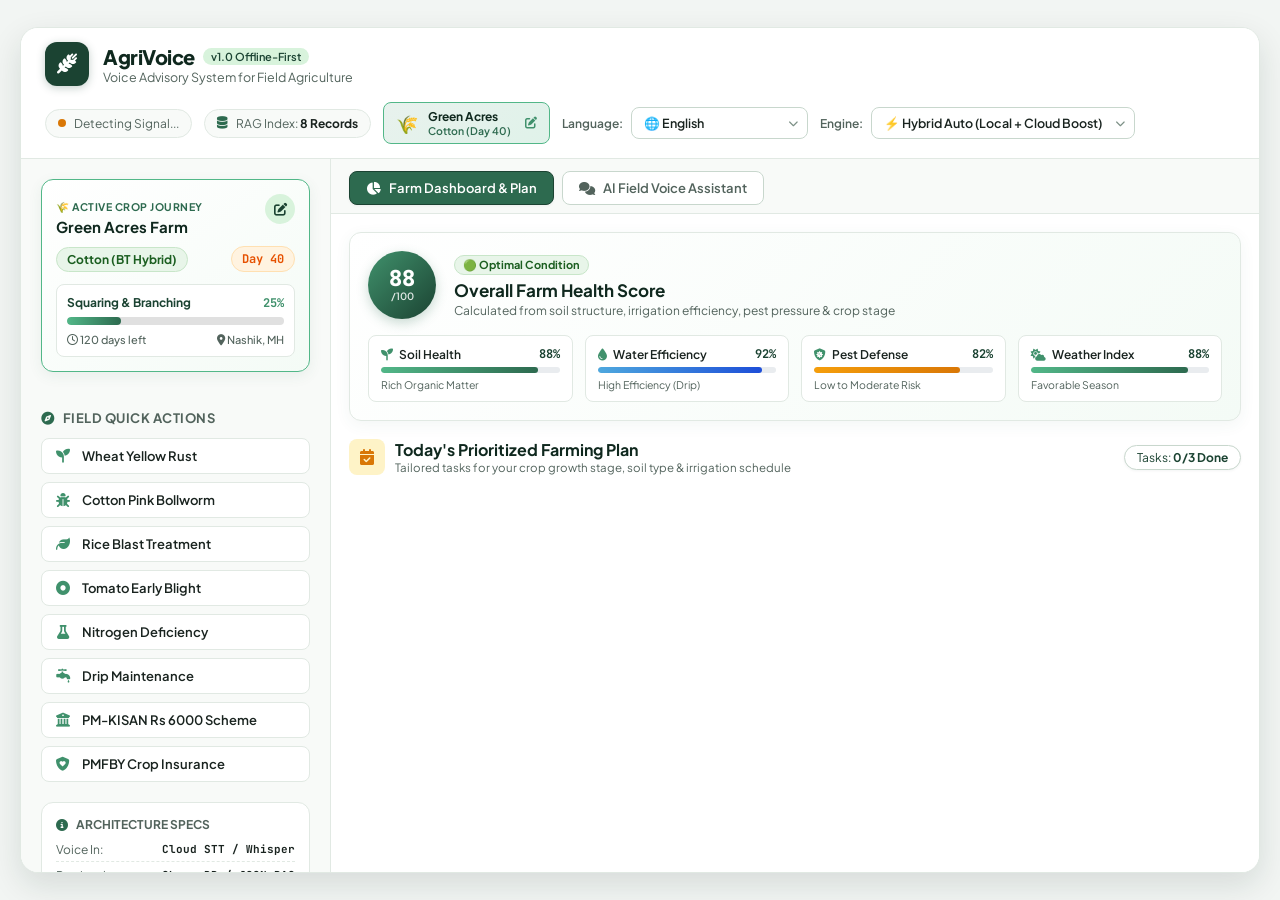
==== index.html @ a39f1d3d "Phase 2: Farm Dashboard & Today's Farming Plan with Health Score" ====
<!DOCTYPE html>
<html lang="en">
<head>
    <meta charset="UTF-8">
    <meta name="viewport" content="width=device-width, initial-scale=1.0">
    <title>AgriVoice - Farmer Field Voice Assistant</title>
    <link rel="stylesheet" href="style.css">
    <link rel="stylesheet" href="https://cdnjs.cloudflare.com/ajax/libs/font-awesome/6.5.1/css/all.min.css">
    <link rel="preconnect" href="https://fonts.googleapis.com">
    <link rel="preconnect" href="https://fonts.gstatic.com" crossorigin>
    <link href="https://fonts.googleapis.com/css2?family=Plus+Jakarta+Sans:wght@400;500;600;700;800&family=JetBrains+Mono:wght@400;500;600&family=Noto+Sans+Devanagari:wght@400;600;700&display=swap" rel="stylesheet">
</head>
<body>
    <div class="app-layout">
        <!-- Top Utility Bar -->
        <header class="top-nav">
            <div class="nav-brand">
                <div class="brand-badge">
                    <i class="fa-solid fa-wheat-awn"></i>
                </div>
                <div class="brand-title">
                    <div class="brand-row">
                        <h2>AgriVoice</h2>
                        <span class="version-tag" data-i18n="version_tag">v1.0 Offline-First</span>
                    </div>
                    <p class="brand-desc" data-i18n="brand_desc">Voice Advisory System for Field Agriculture</p>
                </div>
            </div>

            <!-- Field Diagnostics Pill Strip -->
            <div class="telemetry-bar">
                <div class="telemetry-pill" id="netStatusPill" title="Field Network Status">
                    <span class="pulse-dot checking"></span>
                    <span class="pill-label" id="netStatusLabel">Detecting Signal...</span>
                </div>

                <div class="telemetry-pill" id="ragStatusPill" title="Local Agricultural Knowledge Base">
                    <i class="fa-solid fa-database pill-icon"></i>
                    <span data-i18n="rag_index">RAG Index: <strong>8 Records</strong></span>
                </div>

                <!-- Farm Profile Quick Badge -->
                <button class="farm-profile-badge-btn" id="openProfileBtn" title="View & Edit My Farm Profile">
                    <div class="farm-badge-icon">🌾</div>
                    <div class="farm-badge-info">
                        <span class="farm-badge-name" id="navFarmName">Green Acres</span>
                        <span class="farm-badge-crop" id="navFarmCropStage">Cotton (Day 40)</span>
                    </div>
                    <i class="fa-solid fa-pen-to-square badge-edit-icon"></i>
                </button>

                <!-- Language Selector -->
                <div class="lang-selector-wrapper">
                    <label for="languageSelect" class="selector-label" data-i18n="lang_label">Language:</label>
                    <div class="custom-select-box">
                        <select id="languageSelect">
                            <option value="en" selected>🌐 English</option>
                            <option value="hi">🇮🇳 हिंदी (Hindi)</option>
                            <option value="mr">🚩 मराठी (Marathi)</option>
                            <option value="te">🌾 తెలుగు (Telugu)</option>
                            <option value="ta">🌿 தமிழ் (Tamil)</option>
                            <option value="kn">🌱 ಕನ್ನಡ (Kannada)</option>
                            <option value="pa">🚜 ਪੰਜਾਬੀ (Punjabi)</option>
                            <option value="gu">🌻 ગુજરાતી (Gujarati)</option>
                            <option value="bn">🌾 বাংলা (Bengali)</option>
                        </select>
                        <i class="fa-solid fa-chevron-down select-arrow"></i>
                    </div>
                </div>

                <!-- Engine Mode Selector -->
                <div class="mode-selector-wrapper">
                    <label for="smartModeSelect" class="selector-label" data-i18n="engine_label">Engine:</label>
                    <div class="custom-select-box">
                        <select id="smartModeSelect">
                            <option value="off" data-i18n="engine_off">🔒 Offline Default (Llama 3.2 3B)</option>
                            <option value="auto" selected data-i18n="engine_auto">⚡ Hybrid Auto (Local + Cloud Boost)</option>
                            <option value="on" data-i18n="engine_on">🌐 Cloud Priority (Gemini Flash)</option>
                        </select>
                        <i class="fa-solid fa-chevron-down select-arrow"></i>
                    </div>
                </div>
            </div>
        </header>


        <!-- Main Body Grid -->
        <div class="main-grid">
            <!-- Left Sidebar: Quick Agricultural Workflows & Farm Journey -->
            <aside class="sidebar">
                <!-- Farm Journey & Crop Stage Widget -->
                <div class="farm-journey-card" id="farmJourneyWidget">
                    <div class="journey-header">
                        <div class="journey-title-group">
                            <span class="journey-tag" data-i18n="journey_tag">🌾 Active Crop Journey</span>
                            <h4 id="sidebarFarmName">Green Acres Farm</h4>
                        </div>
                        <button class="edit-profile-icon-btn" id="sidebarEditProfileBtn" title="Edit Profile">
                            <i class="fa-solid fa-pen-to-square"></i>
                        </button>
                    </div>
                    
                    <div class="crop-meta-row">
                        <div class="crop-pill" id="sidebarCropPill">Cotton (BT Hybrid)</div>
                        <div class="days-badge" id="sidebarAgeBadge">Day 40</div>
                    </div>

                    <div class="stage-progress-box">
                        <div class="stage-labels">
                            <span class="stage-name" id="sidebarStageName">Squaring & Branching</span>
                            <span class="stage-pct" id="sidebarStagePct">25%</span>
                        </div>
                        <div class="progress-track">
                            <div class="progress-fill" id="sidebarProgressFill" style="width: 25%;"></div>
                        </div>
                        <div class="stage-footer">
                            <span id="sidebarDaysRemaining"><i class="fa-regular fa-clock"></i> 120 days left</span>
                            <span id="sidebarLocation"><i class="fa-solid fa-location-dot"></i> Nashik, MH</span>
                        </div>
                    </div>
                </div>

                <div class="sidebar-section">
                    <h3 class="section-title"><i class="fa-solid fa-compass"></i> <span data-i18n="quick_actions">Field Quick Actions</span></h3>
                    <div class="quick-chips">
                        <button class="chip-btn" data-chip="wheat_yellow_rust" data-query="How do I identify and treat Yellow Rust in wheat crops?">
                            <i class="fa-solid fa-seedling"></i>
                            <span data-i18n="chip_yellow_rust">Wheat Yellow Rust</span>
                        </button>
                        <button class="chip-btn" data-chip="cotton_pink_bollworm" data-query="How to control Pink Bollworm in cotton crops?">
                            <i class="fa-solid fa-bug"></i>
                            <span data-i18n="chip_pink_bollworm">Cotton Pink Bollworm</span>
                        </button>
                        <button class="chip-btn" data-chip="rice_blast" data-query="What are symptoms of Rice Blast disease and what is the spray dosage?">
                            <i class="fa-solid fa-leaf"></i>
                            <span data-i18n="chip_rice_blast">Rice Blast Treatment</span>
                        </button>
                        <button class="chip-btn" data-chip="tomato_early_blight" data-query="How do I treat Early Blight concentric spots on tomato plants?">
                            <i class="fa-solid fa-circle-dot"></i>
                            <span data-i18n="chip_early_blight">Tomato Early Blight</span>
                        </button>
                        <button class="chip-btn" data-chip="soil_nitrogen_deficiency" data-query="What are signs of Nitrogen deficiency in crops and how to fix with Urea?">
                            <i class="fa-solid fa-flask"></i>
                            <span data-i18n="chip_nitrogen">Nitrogen Deficiency</span>
                        </button>
                        <button class="chip-btn" data-chip="drip_irrigation_guidance" data-query="What are the benefits and maintenance steps for drip irrigation systems?">
                            <i class="fa-solid fa-faucet-drip"></i>
                            <span data-i18n="chip_drip">Drip Maintenance</span>
                        </button>
                        <button class="chip-btn" data-chip="pm_kisan_scheme" data-query="What is the PM-KISAN subsidy scheme and what documents are required?">
                            <i class="fa-solid fa-building-columns"></i>
                            <span data-i18n="chip_pmkisan">PM-KISAN Rs 6000 Scheme</span>
                        </button>
                        <button class="chip-btn" data-chip="pm_fby_crop_insurance" data-query="How does PMFBY Crop Insurance work and what is the claim deadline?">
                            <i class="fa-solid fa-shield-heart"></i>
                            <span data-i18n="chip_pmfby">PMFBY Crop Insurance</span>
                        </button>
                    </div>
                </div>

                <!-- Evaluator Architecture Info Card -->
                <div class="sidebar-card">
                    <div class="card-header-mini">
                        <i class="fa-solid fa-circle-info"></i>
                        <h4 data-i18n="arch_specs">Architecture Specs</h4>
                    </div>
                    <ul class="spec-list">
                        <li><span data-i18n="spec_voice_in">Voice In:</span> <strong>Cloud STT / Whisper</strong></li>
                        <li><span data-i18n="spec_retrieval">Retrieval:</span> <strong>ChromaDB / JSON RAG</strong></li>
                        <li><span data-i18n="spec_local_llm">Local LLM:</span> <strong>Llama 3.2 3B Q4_K_M</strong></li>
                        <li><span data-i18n="spec_cloud_llm">Cloud LLM:</span> <strong>Gemini 2.5 Flash</strong></li>
                        <li><span data-i18n="spec_voice_out">Voice Out:</span> <strong>Piper TTS / Web Speech</strong></li>
                    </ul>
                </div>
            </aside>


            <!-- Main View Container: Dashboard & AI Advisory -->
            <section class="conversation-panel">
                <!-- Tab Switcher -->
                <div class="panel-nav-tabs">
                    <button class="nav-tab-btn active" id="tabDashboardBtn" data-view="dashboardView">
                        <i class="fa-solid fa-chart-pie"></i> <span data-i18n="tab_dashboard">Farm Dashboard & Plan</span>
                    </button>
                    <button class="nav-tab-btn" id="tabChatBtn" data-view="chatView">
                        <i class="fa-solid fa-comments"></i> <span data-i18n="tab_advisory">AI Field Voice Assistant</span>
                    </button>
                </div>

                <!-- 1. Farm Dashboard View -->
                <div class="view-panel" id="dashboardView">
                    <!-- Health Score Hero Card -->
                    <div class="health-hero-card">
                        <div class="health-gauge-box">
                            <div class="health-circle-ring">
                                <span class="health-number" id="dashOverallScore">88</span>
                                <span class="health-unit">/100</span>
                            </div>
                            <div class="health-title-group">
                                <span class="health-badge-status" id="dashHealthStatus">🟢 Optimal Condition</span>
                                <h3 data-i18n="health_hero_title">Overall Farm Health Score</h3>
                                <p data-i18n="health_hero_sub">Calculated from soil structure, irrigation efficiency, pest pressure & crop stage</p>
                            </div>
                        </div>

                        <div class="health-breakdown-grid">
                            <div class="health-metric-card">
                                <div class="metric-top">
                                    <span><i class="fa-solid fa-seedling"></i> <span data-i18n="score_soil">Soil Health</span></span>
                                    <strong id="dashSoilScore">88%</strong>
                                </div>
                                <div class="metric-bar"><div class="metric-bar-fill bg-green" id="dashSoilFill" style="width: 88%;"></div></div>
                                <small id="dashSoilStatus">Rich Organic Matter</small>
                            </div>

                            <div class="health-metric-card">
                                <div class="metric-top">
                                    <span><i class="fa-solid fa-droplet"></i> <span data-i18n="score_water">Water Efficiency</span></span>
                                    <strong id="dashWaterScore">92%</strong>
                                </div>
                                <div class="metric-bar"><div class="metric-bar-fill bg-blue" id="dashWaterFill" style="width: 92%;"></div></div>
                                <small id="dashWaterStatus">High Efficiency (Drip)</small>
                            </div>

                            <div class="health-metric-card">
                                <div class="metric-top">
                                    <span><i class="fa-solid fa-shield-virus"></i> <span data-i18n="score_pest">Pest Defense</span></span>
                                    <strong id="dashPestScore">82%</strong>
                                </div>
                                <div class="metric-bar"><div class="metric-bar-fill bg-amber" id="dashPestFill" style="width: 82%;"></div></div>
                                <small id="dashPestStatus">Low to Moderate Risk</small>
                            </div>

                            <div class="health-metric-card">
                                <div class="metric-top">
                                    <span><i class="fa-solid fa-cloud-sun"></i> <span data-i18n="score_weather">Weather Index</span></span>
                                    <strong id="dashWeatherScore">88%</strong>
                                </div>
                                <div class="metric-bar"><div class="metric-bar-fill bg-green" id="dashWeatherFill" style="width: 88%;"></div></div>
                                <small id="dashWeatherStatus">Favorable Season</small>
                            </div>
                        </div>
                    </div>

                    <!-- Today's Farming Plan Section -->
                    <div class="daily-plan-section">
                        <div class="plan-header">
                            <div class="plan-title-box">
                                <div class="plan-header-icon"><i class="fa-solid fa-calendar-check"></i></div>
                                <div>
                                    <h3 data-i18n="plan_title">Today's Prioritized Farming Plan</h3>
                                    <p data-i18n="plan_sub">Tailored tasks for your crop growth stage, soil type & irrigation schedule</p>
                                </div>
                            </div>
                            <div class="plan-progress-pill">
                                <span id="tasksProgressText">Tasks: <strong>0/3 Done</strong></span>
                            </div>
                        </div>

                        <div class="tasks-list" id="todayTasksContainer">
                            <!-- Dynamic task cards inserted here -->
                        </div>
                    </div>
                </div>

                <!-- 2. Main Conversation & Audio Interface (Tab 2) -->
                <div class="view-panel hidden" id="chatView">
                    <!-- Dialogue History Stream -->
                    <div class="dialogue-stream" id="messagesContainer">
                        <!-- Default Field Advisory Welcome Banner -->
                        <div class="dialogue-card assistant-entry welcome-banner">
                            <div class="entry-header">
                                <div class="agent-avatar">
                                    <i class="fa-solid fa-tractor"></i>
                                </div>
                                <div class="agent-meta">
                                    <h3 data-i18n="welcome_title">Farmer Field Assistant Ready</h3>
                                    <span class="meta-status" data-i18n="welcome_status">100% Offline Capable • Local RAG Active</span>
                                </div>
                            </div>
                            <div class="entry-body">
                                <p data-i18n="welcome_desc">Press the <strong>Microphone button</strong> below or select a quick topic from the left panel to ask about crop diseases, pest outbreaks, fertilizer dosages, or government welfare schemes.</p>
                                <div class="feature-pills">
                                    <span class="feature-tag" data-i18n="tag_voice_in"><i class="fa-solid fa-microphone-lines"></i> Voice Command</span>
                                    <span class="feature-tag" data-i18n="tag_reasoning"><i class="fa-solid fa-brain"></i> Multi-Dialect AI</span>
                                    <span class="feature-tag" data-i18n="tag_voice_out"><i class="fa-solid fa-volume-high"></i> Spoken Audio Out</span>
                                </div>
                            </div>
                        </div>
                    </div>

                    <!-- Processing / Loading Indicator -->
                    <div class="stream-loader hidden" id="processingBar">
                        <div class="wave-spinner">
                            <span></span><span></span><span></span><span></span>
                        </div>
                        <span id="processingText" class="loader-text" data-i18n="processing_text">Analyzing query with Agricultural RAG...</span>
                    </div>

                    <!-- Bottom Input Console -->
                    <div class="input-console">
                        <div class="voice-hero-bar">
                            <button class="voice-trigger-btn" id="micButton" title="Click to Record Farmer Question">
                                <div class="mic-ripple"></div>
                                <i class="fa-solid fa-microphone mic-icon"></i>
                            </button>
                            <div class="voice-state-text">
                                <h4 id="micStatusTitle" data-i18n="mic_title">Press Microphone to Speak</h4>
                                <p id="micStatusSubtitle" data-i18n="mic_sub">Works with Cloud Voice API & Offline Engine</p>
                            </div>
                        </div>

                        <!-- Manual Text Submission Bar -->
                        <form class="text-query-bar" id="chatForm">
                            <div class="input-wrapper">
                                <i class="fa-solid fa-keyboard input-icon"></i>
                                <input type="text" id="textQueryInput" data-i18n-placeholder="input_placeholder" placeholder="Type crop question or pest symptom..." autocomplete="off">
                            </div>
                            <button type="submit" class="submit-btn" id="sendButton" title="Send Question">
                                <span data-i18n="send_btn">Ask Assistant</span>
                                <i class="fa-solid fa-arrow-right"></i>
                            </button>
                        </form>
                    </div>
                </div>
            </section>

        </div>
    </div>

    <!-- Hidden audio element for speech playback -->
    <audio id="audioPlayer" class="hidden"></audio>

    <!-- Phase 1: My Farm Profile Modal -->
    <div class="modal-backdrop hidden" id="farmProfileModal">
        <div class="modal-card">
            <div class="modal-header">
                <div class="modal-title-group">
                    <div class="modal-header-icon"><i class="fa-solid fa-tractor"></i></div>
                    <div>
                        <h3 data-i18n="modal_profile_title">My Farm Profile</h3>
                        <p data-i18n="modal_profile_sub">Personalizes all AI advice, growth stages & pest alerts</p>
                    </div>
                </div>
                <button class="close-modal-btn" id="closeProfileModalBtn"><i class="fa-solid fa-xmark"></i></button>
            </div>

            <form id="farmProfileForm" class="modal-form">
                <div class="form-row">
                    <div class="form-group">
                        <label for="inputFarmName" data-i18n="lbl_farm_name">Farm / Field Name</label>
                        <input type="text" id="inputFarmName" required placeholder="e.g. Green Acres Farm">
                    </div>
                    <div class="form-group">
                        <label for="inputFarmerName" data-i18n="lbl_farmer_name">Farmer Name</label>
                        <input type="text" id="inputFarmerName" required placeholder="e.g. Ramesh Patil">
                    </div>
                </div>

                <div class="form-row">
                    <div class="form-group">
                        <label for="inputLocation" data-i18n="lbl_location">Location (District, State)</label>
                        <input type="text" id="inputLocation" required placeholder="e.g. Nashik, Maharashtra">
                    </div>
                    <div class="form-group">
                        <label for="inputFarmSize" data-i18n="lbl_farm_size">Farm Size (Acres)</label>
                        <input type="number" id="inputFarmSize" step="0.1" min="0.1" required placeholder="e.g. 3.0">
                    </div>
                </div>

                <div class="form-row">
                    <div class="form-group">
                        <label for="inputSoilType" data-i18n="lbl_soil_type">Soil Type</label>
                        <select id="inputSoilType">
                            <option value="Black Soil / Regur">Black Soil / Regur (काली मिट्टी)</option>
                            <option value="Red Soil">Red Soil (लाल मिट्टी)</option>
                            <option value="Alluvial Soil">Alluvial Soil (जलोढ़ मिट्टी)</option>
                            <option value="Clay Soil">Clay Soil (चिकनी मिट्टी)</option>
                            <option value="Sandy Loam">Sandy Loam (बलुई दोमट)</option>
                        </select>
                    </div>
                    <div class="form-group">
                        <label for="inputIrrigation" data-i18n="lbl_irrigation">Irrigation Method</label>
                        <select id="inputIrrigation">
                            <option value="Drip Irrigation">Drip Irrigation (ड्रिप / टपक)</option>
                            <option value="Sprinkler">Sprinkler (फव्वारा)</option>
                            <option value="Flood / Furrow">Flood / Furrow (खुला पानी)</option>
                            <option value="Rainfed / Dryland">Rainfed / Dryland (वर्षा आधारित)</option>
                        </select>
                    </div>
                </div>

                <div class="form-row">
                    <div class="form-group">
                        <label for="inputCrop" data-i18n="lbl_crop">Current Crop</label>
                        <select id="inputCrop">
                            <option value="Cotton">Cotton (कपास)</option>
                            <option value="Wheat">Wheat (गेहूं)</option>
                            <option value="Rice / Paddy">Rice / Paddy (धान / चावल)</option>
                            <option value="Tomato">Tomato (टमाटर)</option>
                            <option value="Sugarcane">Sugarcane (गन्ना)</option>
                            <option value="Soybean">Soybean (सोयाबीन)</option>
                            <option value="Maize">Maize (मक्का)</option>
                            <option value="Onion">Onion (प्याज)</option>
                            <option value="General / Other Crop">General / Other Crop (अन्य)</option>
                        </select>
                    </div>
                    <div class="form-group">
                        <label for="inputVariety" data-i18n="lbl_variety">Variety / Seed Brand</label>
                        <input type="text" id="inputVariety" placeholder="e.g. BT Cotton / RCH-659">
                    </div>
                </div>

                <div class="form-row">
                    <div class="form-group">
                        <label for="inputSowingDate" data-i18n="lbl_sowing_date">Sowing / Planting Date</label>
                        <input type="date" id="inputSowingDate" required>
                    </div>
                    <div class="form-group">
                        <label for="inputExpectedHarvest" data-i18n="lbl_harvest_date">Expected Harvest Date (Optional)</label>
                        <input type="date" id="inputExpectedHarvest">
                    </div>
                </div>

                <div class="modal-actions">
                    <button type="button" class="btn-cancel" id="cancelProfileBtn" data-i18n="btn_cancel">Cancel</button>
                    <button type="submit" class="btn-save" id="saveProfileBtn"><i class="fa-solid fa-check"></i> <span data-i18n="btn_save_profile">Save Farm Profile</span></button>
                </div>
            </form>
        </div>
    </div>

    <script src="app.js"></script>
</body>
</html>
---- style.css ----
:root {
    --bg-page: #f2f5f3;
    --bg-surface: #ffffff;
    --bg-surface-alt: #f8faf8;
    --bg-sidebar: #ffffff;
    
    --primary-900: #0f281e;
    --primary-800: #1b4332;
    --primary-700: #2d6a4f;
    --primary-600: #40916c;
    --primary-500: #52b788;
    --primary-100: #d8f3dc;
    --primary-50:  #eefbf2;

    --earth-accent: #d97706;
    --earth-light:  #fef3c7;

    --text-main: #19231f;
    --text-muted: #52635c;
    --text-light: #7c9086;

    --border-light: #e1e9e3;
    --border-medium: #c8d7cd;

    --badge-local-bg: #eafaf1;
    --badge-local-border: #a9dfbf;
    --badge-local-text: #196f3d;

    --badge-cloud-bg: #ebf5fb;
    --badge-cloud-border: #aed6f1;
    --badge-cloud-text: #1b4f72;

    --status-online: #2e7d32;
    --status-offline: #c62828;

    --font-sans: 'Plus Jakarta Sans', -apple-system, BlinkMacSystemFont, 'Segoe UI', Roboto, sans-serif;
    --font-mono: 'JetBrains Mono', monospace;

    --shadow-sm: 0 1px 3px rgba(15, 40, 30, 0.05);
    --shadow-md: 0 4px 12px rgba(15, 40, 30, 0.08);
    --shadow-lg: 0 12px 32px rgba(15, 40, 30, 0.12);
    --radius-sm: 8px;
    --radius-md: 12px;
    --radius-lg: 18px;
}

* {
    box-sizing: border-box;
    margin: 0;
    padding: 0;
    font-family: var(--font-sans);
}

body {
    background-color: var(--bg-page);
    color: var(--text-main);
    display: flex;
    justify-content: center;
    align-items: center;
    min-height: 100vh;
    padding: 16px;
    -webkit-font-smoothing: antialiased;
}

.app-layout {
    width: 100%;
    max-width: 1240px;
    height: 94vh;
    background: var(--bg-surface);
    border: 1px solid var(--border-light);
    border-radius: var(--radius-lg);
    box-shadow: var(--shadow-lg);
    display: flex;
    flex-direction: column;
    overflow: hidden;
}

/* ==========================================================================
   Top Utility Bar
   ========================================================================== */
.top-nav {
    background: var(--bg-surface);
    border-bottom: 1px solid var(--border-light);
    padding: 14px 24px;
    display: flex;
    justify-content: space-between;
    align-items: center;
    gap: 16px;
    flex-wrap: wrap;
}

.nav-brand {
    display: flex;
    align-items: center;
    gap: 14px;
}

.brand-badge {
    width: 44px;
    height: 44px;
    background: var(--primary-800);
    color: #ffffff;
    border-radius: var(--radius-md);
    display: flex;
    align-items: center;
    justify-content: center;
    font-size: 20px;
    box-shadow: 0 2px 8px rgba(27, 67, 50, 0.25);
}

.brand-title .brand-row {
    display: flex;
    align-items: center;
    gap: 8px;
}

.brand-title h2 {
    font-size: 20px;
    font-weight: 800;
    color: var(--primary-900);
    letter-spacing: -0.5px;
}

.version-tag {
    font-size: 11px;
    font-weight: 600;
    background: var(--primary-100);
    color: var(--primary-800);
    padding: 2px 8px;
    border-radius: 12px;
}

.brand-desc {
    font-size: 12.5px;
    color: var(--text-muted);
}

.telemetry-bar {
    display: flex;
    align-items: center;
    gap: 12px;
    flex-wrap: wrap;
}

.telemetry-pill {
    background: var(--bg-surface-alt);
    border: 1px solid var(--border-light);
    padding: 6px 12px;
    border-radius: 20px;
    font-size: 12px;
    color: var(--text-muted);
    display: flex;
    align-items: center;
    gap: 8px;
}

.telemetry-pill strong {
    color: var(--text-main);
}

.pill-icon {
    color: var(--primary-700);
}

.pulse-dot {
    width: 8px;
    height: 8px;
    border-radius: 50%;
    display: inline-block;
}
.pulse-dot.online {
    background-color: var(--status-online);
    box-shadow: 0 0 0 3px rgba(46, 125, 50, 0.2);
}
.pulse-dot.offline {
    background-color: var(--status-offline);
    box-shadow: 0 0 0 3px rgba(198, 40, 40, 0.2);
}
.pulse-dot.checking {
    background-color: var(--earth-accent);
}

.mode-selector-wrapper,
.lang-selector-wrapper {
    display: flex;
    align-items: center;
    gap: 8px;
}


.selector-label {
    font-size: 12px;
    font-weight: 600;
    color: var(--text-muted);
}

.custom-select-box {
    position: relative;
    display: inline-block;
}

.custom-select-box select {
    appearance: none;
    background: var(--bg-surface);
    border: 1px solid var(--border-medium);
    color: var(--text-main);
    font-size: 12.5px;
    font-weight: 600;
    padding: 7px 32px 7px 12px;
    border-radius: var(--radius-sm);
    cursor: pointer;
    outline: none;
    transition: all 0.2s;
}

.custom-select-box select:focus {
    border-color: var(--primary-700);
    box-shadow: 0 0 0 3px rgba(45, 106, 79, 0.15);
}

.select-arrow {
    position: absolute;
    right: 10px;
    top: 50%;
    transform: translateY(-50%);
    font-size: 10px;
    color: var(--text-light);
    pointer-events: none;
}

/* ==========================================================================
   Main Grid Layout
   ========================================================================== */
.main-grid {
    flex: 1;
    display: grid;
    grid-template-columns: 310px 1fr;
    overflow: hidden;
}

/* Left Sidebar */
.sidebar {
    background: var(--bg-surface-alt);
    border-right: 1px solid var(--border-light);
    padding: 20px;
    display: flex;
    flex-direction: column;
    gap: 20px;
    overflow-y: auto;
}

.section-title {
    font-size: 13px;
    font-weight: 700;
    text-transform: uppercase;
    letter-spacing: 0.5px;
    color: var(--text-muted);
    margin-bottom: 12px;
    display: flex;
    align-items: center;
    gap: 8px;
}

.section-title i {
    color: var(--primary-700);
}

.quick-chips {
    display: flex;
    flex-direction: column;
    gap: 8px;
}

.chip-btn {
    background: var(--bg-surface);
    border: 1px solid var(--border-light);
    border-radius: var(--radius-sm);
    padding: 9px 12px;
    display: flex;
    align-items: center;
    gap: 10px;
    font-size: 13px;
    font-weight: 600;
    color: var(--text-main);
    cursor: pointer;
    text-align: left;
    transition: all 0.15s ease;
}

.chip-btn i {
    color: var(--primary-600);
    font-size: 14px;
    width: 18px;
    text-align: center;
}

.chip-btn:hover {
    background: var(--primary-50);
    border-color: var(--primary-500);
    transform: translateX(3px);
}

.sidebar-card {
    background: #ffffff;
    border: 1px solid var(--border-light);
    border-radius: var(--radius-md);
    padding: 14px;
    margin-top: auto;
}

.card-header-mini {
    display: flex;
    align-items: center;
    gap: 8px;
    margin-bottom: 10px;
}

.card-header-mini h4 {
    font-size: 12px;
    font-weight: 700;
    text-transform: uppercase;
    color: var(--text-muted);
}

.card-header-mini i {
    color: var(--primary-700);
    font-size: 12px;
}

.spec-list {
    list-style: none;
    display: flex;
    flex-direction: column;
    gap: 6px;
    font-size: 12px;
    color: var(--text-muted);
}

.spec-list li {
    display: flex;
    justify-content: space-between;
    border-bottom: 1px dashed var(--border-light);
    padding-bottom: 4px;
}

.spec-list strong {
    color: var(--text-main);
    font-family: var(--font-mono);
    font-size: 11px;
}

/* Conversation Panel */
.conversation-panel {
    display: flex;
    flex-direction: column;
    background: #ffffff;
    overflow: hidden;
}

.dialogue-stream {
    flex: 1;
    overflow-y: auto;
    padding: 24px;
    display: flex;
    flex-direction: column;
    gap: 20px;
    background: #fbfdfb;
}

/* Dialogue Cards */
.dialogue-card {
    max-width: 90%;
    padding: 18px 22px;
    border-radius: var(--radius-md);
    line-height: 1.6;
    font-size: 14.5px;
    position: relative;
}

.dialogue-card.user-entry {
    align-self: flex-end;
    background: var(--primary-800);
    color: #ffffff;
    border-bottom-right-radius: 4px;
    box-shadow: var(--shadow-sm);
}

.dialogue-card.user-entry strong {
    color: var(--primary-100);
    font-size: 12px;
    text-transform: uppercase;
    display: block;
    margin-bottom: 4px;
    letter-spacing: 0.5px;
}

.dialogue-card.assistant-entry {
    align-self: flex-start;
    background: #ffffff;
    border: 1px solid var(--border-light);
    border-bottom-left-radius: 4px;
    box-shadow: var(--shadow-sm);
    width: 100%;
}

.welcome-banner {
    background: var(--primary-50) !important;
    border: 1px solid var(--primary-100) !important;
}

.entry-header {
    display: flex;
    align-items: center;
    gap: 12px;
    margin-bottom: 12px;
}

.agent-avatar {
    width: 40px;
    height: 40px;
    background: var(--primary-700);
    color: #ffffff;
    border-radius: var(--radius-sm);
    display: flex;
    align-items: center;
    justify-content: center;
    font-size: 18px;
}

.agent-meta h3 {
    font-size: 16px;
    font-weight: 700;
    color: var(--primary-900);
}

.agent-meta .meta-status {
    font-size: 12px;
    color: var(--text-muted);
}

.entry-body p {
    color: var(--text-main);
    margin-bottom: 12px;
}

.feature-pills {
    display: flex;
    gap: 8px;
    flex-wrap: wrap;
}

.feature-tag {
    background: #ffffff;
    border: 1px solid var(--border-medium);
    padding: 4px 10px;
    border-radius: 20px;
    font-size: 12px;
    font-weight: 600;
    color: var(--primary-800);
    display: flex;
    align-items: center;
    gap: 6px;
}

/* Brain Source Badge */
.brain-header-bar {
    display: flex;
    justify-content: space-between;
    align-items: center;
    margin-bottom: 14px;
    padding-bottom: 10px;
    border-bottom: 1px solid var(--border-light);
    flex-wrap: wrap;
    gap: 8px;
}

.brain-badge {
    display: inline-flex;
    align-items: center;
    gap: 8px;
    padding: 5px 12px;
    border-radius: 20px;
    font-size: 12px;
    font-weight: 700;
    letter-spacing: 0.3px;
}

.brain-badge.local {
    background: var(--badge-local-bg);
    border: 1px solid var(--badge-local-border);
    color: var(--badge-local-text);
}

.brain-badge.cloud {
    background: var(--badge-cloud-bg);
    border: 1px solid var(--badge-cloud-border);
    color: var(--badge-cloud-text);
}

.play-voice-btn {
    background: var(--primary-50);
    border: 1px solid var(--primary-500);
    color: var(--primary-800);
    padding: 4px 10px;
    border-radius: var(--radius-sm);
    font-size: 12px;
    font-weight: 600;
    cursor: pointer;
    display: flex;
    align-items: center;
    gap: 6px;
    transition: all 0.2s;
}

.play-voice-btn:hover {
    background: var(--primary-100);
}

.answer-body {
    white-space: pre-line;
    color: var(--text-main);
    font-size: 14.5px;
    line-height: 1.6;
}

.rag-accordion {
    margin-top: 14px;
    background: var(--bg-surface-alt);
    border: 1px solid var(--border-light);
    border-radius: var(--radius-sm);
    overflow: hidden;
}

.rag-accordion summary {
    padding: 9px 14px;
    font-size: 12.5px;
    font-weight: 600;
    color: var(--text-muted);
    cursor: pointer;
    user-select: none;
    display: flex;
    align-items: center;
    gap: 8px;
}

.rag-accordion summary:hover {
    color: var(--primary-800);
    background: #eef5f0;
}

.rag-content-block {
    padding: 12px 14px;
    border-top: 1px dashed var(--border-light);
    background: #ffffff;
    font-family: var(--font-mono);
    font-size: 11.5px;
    color: var(--text-muted);
    white-space: pre-wrap;
    line-height: 1.5;
}

/* Loader */
.stream-loader {
    display: flex;
    align-items: center;
    justify-content: center;
    gap: 12px;
    padding: 12px 24px;
    background: var(--primary-50);
    border-top: 1px solid var(--primary-100);
}

.wave-spinner {
    display: flex;
    align-items: center;
    gap: 4px;
}

.wave-spinner span {
    width: 4px;
    height: 16px;
    background: var(--primary-700);
    border-radius: 2px;
    animation: wave 1s ease-in-out infinite;
}

.wave-spinner span:nth-child(2) { animation-delay: 0.15s; }
.wave-spinner span:nth-child(3) { animation-delay: 0.3s; }
.wave-spinner span:nth-child(4) { animation-delay: 0.45s; }

@keyframes wave {
    0%, 100% { transform: scaleY(0.4); }
    50% { transform: scaleY(1.2); }
}

.loader-text {
    font-size: 13px;
    font-weight: 600;
    color: var(--primary-800);
}

/* ==========================================================================
   Input Console
   ========================================================================== */
.input-console {
    background: var(--bg-surface);
    border-top: 1px solid var(--border-light);
    padding: 18px 24px;
    display: flex;
    flex-direction: column;
    gap: 14px;
}

.voice-hero-bar {
    display: flex;
    align-items: center;
    gap: 16px;
}

.voice-trigger-btn {
    position: relative;
    width: 60px;
    height: 60px;
    border-radius: 50%;
    border: none;
    background: var(--primary-800);
    color: #ffffff;
    font-size: 22px;
    cursor: pointer;
    display: flex;
    align-items: center;
    justify-content: center;
    box-shadow: 0 4px 14px rgba(27, 67, 50, 0.35);
    transition: all 0.2s cubic-bezier(0.4, 0, 0.2, 1);
    flex-shrink: 0;
}

.voice-trigger-btn:hover {
    background: var(--primary-900);
    transform: scale(1.04);
}

.voice-trigger-btn.recording {
    background: var(--status-offline);
    box-shadow: 0 0 0 10px rgba(198, 40, 40, 0.25);
    animation: livePulse 1.4s infinite;
}

@keyframes livePulse {
    0% { transform: scale(1); box-shadow: 0 0 0 0 rgba(198, 40, 40, 0.4); }
    70% { transform: scale(1.05); box-shadow: 0 0 0 18px rgba(198, 40, 40, 0); }
    100% { transform: scale(1); box-shadow: 0 0 0 0 rgba(198, 40, 40, 0); }
}

.voice-state-text h4 {
    font-size: 15px;
    font-weight: 700;
    color: var(--primary-900);
}

.voice-state-text p {
    font-size: 12px;
    color: var(--text-muted);
}

.text-query-bar {
    display: flex;
    gap: 10px;
}

.input-wrapper {
    position: relative;
    flex: 1;
}

.input-wrapper input {
    width: 100%;
    padding: 12px 16px 12px 40px;
    border: 1px solid var(--border-medium);
    border-radius: var(--radius-sm);
    font-size: 14px;
    color: var(--text-main);
    background: var(--bg-surface);
    outline: none;
    transition: all 0.2s;
}

.input-wrapper input:focus {
    border-color: var(--primary-700);
    box-shadow: 0 0 0 3px rgba(45, 106, 79, 0.15);
}

.input-icon {
    position: absolute;
    left: 14px;
    top: 50%;
    transform: translateY(-50%);
    color: var(--text-light);
    font-size: 14px;
}

.submit-btn {
    background: var(--primary-700);
    color: #ffffff;
    border: none;
    border-radius: var(--radius-sm);
    padding: 0 18px;
    font-size: 13.5px;
    font-weight: 600;
    cursor: pointer;
    display: flex;
    align-items: center;
    gap: 8px;
    transition: background 0.2s;
}

.submit-btn:hover {
    background: var(--primary-800);
}

.hidden {
    display: none !important;
}

/* ==========================================================================
   Phase 1: My Farm Profile & Crop Journey Styles
   ========================================================================== */

.farm-profile-badge-btn {
    display: flex;
    align-items: center;
    gap: 10px;
    background: linear-gradient(135deg, rgba(64, 145, 108, 0.12), rgba(82, 183, 136, 0.18));
    border: 1px solid var(--primary-500);
    border-radius: var(--radius-sm);
    padding: 6px 12px;
    cursor: pointer;
    transition: all 0.2s ease;
    text-align: left;
}

.farm-profile-badge-btn:hover {
    background: linear-gradient(135deg, rgba(64, 145, 108, 0.2), rgba(82, 183, 136, 0.3));
    transform: translateY(-1px);
    box-shadow: var(--shadow-sm);
}

.farm-badge-icon {
    font-size: 18px;
}

.farm-badge-info {
    display: flex;
    flex-direction: column;
}

.farm-badge-name {
    font-size: 12px;
    font-weight: 700;
    color: var(--primary-900);
    white-space: nowrap;
}

.farm-badge-crop {
    font-size: 10.5px;
    font-weight: 600;
    color: var(--primary-700);
    white-space: nowrap;
}

.badge-edit-icon {
    font-size: 12px;
    color: var(--primary-600);
    margin-left: 4px;
}

/* Sidebar Farm Journey Card */
.farm-journey-card {
    background: linear-gradient(145deg, #ffffff, #f4fbf6);
    border: 1.5px solid var(--primary-500);
    border-radius: var(--radius-md);
    padding: 14px;
    margin-bottom: 18px;
    box-shadow: 0 4px 14px rgba(45, 106, 79, 0.08);
}

.journey-header {
    display: flex;
    justify-content: space-between;
    align-items: flex-start;
    margin-bottom: 10px;
}

.journey-tag {
    font-size: 10.5px;
    font-weight: 700;
    text-transform: uppercase;
    letter-spacing: 0.5px;
    color: var(--primary-700);
}

.journey-header h4 {
    font-size: 15px;
    font-weight: 700;
    color: var(--primary-900);
    margin-top: 2px;
}

.edit-profile-icon-btn {
    background: var(--primary-100);
    color: var(--primary-800);
    border: none;
    width: 30px;
    height: 30px;
    border-radius: 50%;
    display: flex;
    align-items: center;
    justify-content: center;
    cursor: pointer;
    font-size: 13px;
    transition: all 0.2s ease;
}

.edit-profile-icon-btn:hover {
    background: var(--primary-700);
    color: #ffffff;
}

.crop-meta-row {
    display: flex;
    align-items: center;
    justify-content: space-between;
    gap: 8px;
    margin-bottom: 12px;
}

.crop-pill {
    background: #e8f5e9;
    color: #1b5e20;
    border: 1px solid #c8e6c9;
    padding: 4px 10px;
    border-radius: 20px;
    font-size: 12px;
    font-weight: 700;
    display: inline-flex;
    align-items: center;
    gap: 5px;
}

.days-badge {
    background: #fff3e0;
    color: #e65100;
    border: 1px solid #ffe0b2;
    padding: 4px 10px;
    border-radius: 20px;
    font-size: 12px;
    font-weight: 700;
    font-family: var(--font-mono);
}

.stage-progress-box {
    background: #ffffff;
    border: 1px solid var(--border-light);
    border-radius: var(--radius-sm);
    padding: 10px;
}

.stage-labels {
    display: flex;
    justify-content: space-between;
    font-size: 12px;
    font-weight: 700;
    margin-bottom: 6px;
}

.stage-name {
    color: var(--primary-800);
}

.stage-pct {
    color: var(--primary-600);
    font-family: var(--font-mono);
}

.progress-track {
    width: 100%;
    height: 8px;
    background: #e0e0e0;
    border-radius: 10px;
    overflow: hidden;
    margin-bottom: 8px;
}

.progress-fill {
    height: 100%;
    background: linear-gradient(90deg, var(--primary-500), var(--primary-700));
    border-radius: 10px;
    transition: width 0.4s ease;
}

.stage-footer {
    display: flex;
    justify-content: space-between;
    font-size: 11px;
    color: var(--text-muted);
    font-weight: 500;
}

/* Modal Overlay & Card */
.modal-backdrop {
    position: fixed;
    top: 0;
    left: 0;
    width: 100%;
    height: 100%;
    background: rgba(15, 40, 30, 0.6);
    backdrop-filter: blur(4px);
    display: flex;
    align-items: center;
    justify-content: center;
    z-index: 1000;
    padding: 16px;
}

.modal-card {
    background: #ffffff;
    border-radius: var(--radius-lg);
    width: 100%;
    max-width: 580px;
    max-height: 90vh;
    overflow-y: auto;
    box-shadow: var(--shadow-lg);
    border: 1px solid var(--border-light);
    animation: modalPop 0.2s cubic-bezier(0.16, 1, 0.3, 1);
}

@keyframes modalPop {
    from {
        opacity: 0;
        transform: scale(0.95) translateY(10px);
    }
    to {
        opacity: 1;
        transform: scale(1) translateY(0);
    }
}

.modal-header {
    display: flex;
    align-items: center;
    justify-content: space-between;
    padding: 18px 22px;
    border-bottom: 1px solid var(--border-light);
    background: var(--bg-surface-alt);
}

.modal-title-group {
    display: flex;
    align-items: center;
    gap: 12px;
}

.modal-header-icon {
    width: 40px;
    height: 40px;
    background: var(--primary-100);
    color: var(--primary-800);
    border-radius: 10px;
    display: flex;
    align-items: center;
    justify-content: center;
    font-size: 18px;
}

.modal-title-group h3 {
    font-size: 17px;
    font-weight: 700;
    color: var(--primary-900);
}

.modal-title-group p {
    font-size: 11.5px;
    color: var(--text-muted);
}

.close-modal-btn {
    background: transparent;
    border: none;
    font-size: 18px;
    color: var(--text-light);
    cursor: pointer;
    width: 32px;
    height: 32px;
    border-radius: 6px;
    display: flex;
    align-items: center;
    justify-content: center;
    transition: all 0.15s;
}

.close-modal-btn:hover {
    background: #e0e0e0;
    color: #000;
}

.modal-form {
    padding: 20px 22px;
    display: flex;
    flex-direction: column;
    gap: 14px;
}

.form-row {
    display: grid;
    grid-template-columns: 1fr 1fr;
    gap: 14px;
}

.form-group {
    display: flex;
    flex-direction: column;
    gap: 5px;
}

.form-group label {
    font-size: 12px;
    font-weight: 600;
    color: var(--text-main);
}

.form-group input,
.form-group select {
    padding: 9px 12px;
    border: 1px solid var(--border-medium);
    border-radius: var(--radius-sm);
    font-size: 13.5px;
    color: var(--text-main);
    background: #ffffff;
    transition: border-color 0.2s, box-shadow 0.2s;
}

.form-group input:focus,
.form-group select:focus {
    outline: none;
    border-color: var(--primary-600);
    box-shadow: 0 0 0 3px rgba(64, 145, 108, 0.15);
}

.modal-actions {
    display: flex;
    justify-content: flex-end;
    gap: 12px;
    margin-top: 10px;
    padding-top: 14px;
    border-top: 1px solid var(--border-light);
}

.btn-cancel {
    background: #f1f5f2;
    border: 1px solid var(--border-medium);
    color: var(--text-muted);
    padding: 9px 18px;
    border-radius: var(--radius-sm);
    font-size: 13.5px;
    font-weight: 600;
    cursor: pointer;
    transition: all 0.15s;
}

.btn-cancel:hover {
    background: #e5ebe7;
    color: var(--text-main);
}

.btn-save {
    background: var(--primary-700);
    border: none;
    color: #ffffff;
    padding: 9px 20px;
    border-radius: var(--radius-sm);
    font-size: 13.5px;
    font-weight: 600;
    cursor: pointer;
    display: inline-flex;
    align-items: center;
    gap: 8px;
    transition: background 0.2s;
}

/* ==========================================================================
   Phase 2: Farm Dashboard & Today's Plan Styles
   ========================================================================== */

.panel-nav-tabs {
    display: flex;
    gap: 8px;
    padding: 12px 18px 8px 18px;
    background: var(--bg-surface-alt);
    border-bottom: 1px solid var(--border-light);
}

.nav-tab-btn {
    background: #ffffff;
    border: 1px solid var(--border-medium);
    border-radius: var(--radius-sm);
    padding: 8px 16px;
    font-size: 13px;
    font-weight: 600;
    color: var(--text-muted);
    cursor: pointer;
    display: flex;
    align-items: center;
    gap: 8px;
    transition: all 0.2s ease;
}

.nav-tab-btn:hover {
    background: var(--primary-50);
    color: var(--primary-800);
}

.nav-tab-btn.active {
    background: var(--primary-700);
    color: #ffffff;
    border-color: var(--primary-800);
    box-shadow: var(--shadow-sm);
}

.view-panel {
    display: flex;
    flex-direction: column;
    flex: 1;
    overflow-y: auto;
}

/* Health Score Hero Card */
.health-hero-card {
    background: linear-gradient(135deg, #ffffff 0%, #f4fbf6 100%);
    border: 1px solid var(--border-light);
    border-radius: var(--radius-md);
    margin: 18px 18px 12px 18px;
    padding: 18px;
    box-shadow: 0 4px 16px rgba(45, 106, 79, 0.06);
}

.health-gauge-box {
    display: flex;
    align-items: center;
    gap: 18px;
    margin-bottom: 16px;
}

.health-circle-ring {
    width: 68px;
    height: 68px;
    border-radius: 50%;
    background: linear-gradient(135deg, var(--primary-600), var(--primary-800));
    color: #ffffff;
    display: flex;
    flex-direction: column;
    align-items: center;
    justify-content: center;
    box-shadow: 0 4px 12px rgba(45, 106, 79, 0.25);
    flex-shrink: 0;
}

.health-number {
    font-size: 22px;
    font-weight: 800;
    line-height: 1;
    font-family: var(--font-mono);
}

.health-unit {
    font-size: 10px;
    opacity: 0.85;
    font-weight: 600;
}

.health-title-group h3 {
    font-size: 17px;
    font-weight: 700;
    color: var(--primary-900);
}

.health-title-group p {
    font-size: 12px;
    color: var(--text-muted);
    margin-top: 2px;
}

.health-badge-status {
    display: inline-block;
    background: #e8f5e9;
    color: #1b5e20;
    border: 1px solid #c8e6c9;
    font-size: 11px;
    font-weight: 700;
    padding: 2px 8px;
    border-radius: 12px;
    margin-bottom: 4px;
}

.health-breakdown-grid {
    display: grid;
    grid-template-columns: repeat(4, 1fr);
    gap: 12px;
}

.health-metric-card {
    background: #ffffff;
    border: 1px solid var(--border-light);
    border-radius: var(--radius-sm);
    padding: 10px 12px;
    display: flex;
    flex-direction: column;
    gap: 5px;
}

.metric-top {
    display: flex;
    justify-content: space-between;
    align-items: center;
    font-size: 12px;
    font-weight: 600;
    color: var(--text-main);
}

.metric-top i {
    color: var(--primary-600);
    margin-right: 4px;
}

.metric-top strong {
    font-family: var(--font-mono);
    color: var(--primary-800);
}

.metric-bar {
    width: 100%;
    height: 6px;
    background: #e9ecef;
    border-radius: 6px;
    overflow: hidden;
}

.metric-bar-fill {
    height: 100%;
    border-radius: 6px;
    transition: width 0.4s ease;
}

.bg-green { background: linear-gradient(90deg, #52b788, #2d6a4f); }
.bg-blue { background: linear-gradient(90deg, #4ea8de, #1d4ed8); }
.bg-amber { background: linear-gradient(90deg, #f59e0b, #d97706); }

.health-metric-card small {
    font-size: 10.5px;
    color: var(--text-muted);
}

/* Today's Farming Plan */
.daily-plan-section {
    padding: 6px 18px 18px 18px;
    display: flex;
    flex-direction: column;
    gap: 12px;
}

.plan-header {
    display: flex;
    justify-content: space-between;
    align-items: center;
}

.plan-title-box {
    display: flex;
    align-items: center;
    gap: 10px;
}

.plan-header-icon {
    width: 36px;
    height: 36px;
    background: var(--earth-light);
    color: var(--earth-accent);
    border-radius: 8px;
    display: flex;
    align-items: center;
    justify-content: center;
    font-size: 16px;
}

.plan-title-box h3 {
    font-size: 16px;
    font-weight: 700;
    color: var(--primary-900);
}

.plan-title-box p {
    font-size: 11.5px;
    color: var(--text-muted);
}

.plan-progress-pill {
    background: #ffffff;
    border: 1px solid var(--border-medium);
    border-radius: 20px;
    padding: 4px 12px;
    font-size: 12px;
    color: var(--primary-800);
    box-shadow: var(--shadow-sm);
}

.tasks-list {
    display: flex;
    flex-direction: column;
    gap: 10px;
}

.task-card {
    background: #ffffff;
    border: 1.5px solid var(--border-light);
    border-left: 4px solid var(--primary-600);
    border-radius: var(--radius-sm);
    padding: 14px;
    display: flex;
    gap: 14px;
    align-items: flex-start;
    box-shadow: 0 2px 6px rgba(15, 40, 30, 0.04);
    transition: all 0.2s ease;
}

.task-card:hover {
    border-color: var(--primary-500);
    box-shadow: var(--shadow-sm);
}

.task-card.priority-urgent {
    border-left-color: #dc2626;
    background: #fffafa;
}

.task-card.priority-high {
    border-left-color: #d97706;
}

.task-card.completed {
    opacity: 0.65;
    background: #f8faf9;
    border-left-color: #9ca3af;
}

.task-card.completed .task-title {
    text-decoration: line-through;
    color: var(--text-muted);
}

.task-checkbox-wrapper {
    margin-top: 2px;
}

.task-checkbox {
    width: 20px;
    height: 20px;
    accent-color: var(--primary-700);
    cursor: pointer;
}

.task-content {
    display: flex;
    flex-direction: column;
    gap: 6px;
    flex: 1;
}

.task-top-meta {
    display: flex;
    align-items: center;
    gap: 8px;
    flex-wrap: wrap;
}

.task-category-pill {
    background: var(--primary-100);
    color: var(--primary-800);
    font-size: 11px;
    font-weight: 700;
    padding: 2px 8px;
    border-radius: 6px;
    display: inline-flex;
    align-items: center;
    gap: 4px;
}

.task-priority-badge {
    font-size: 10px;
    font-weight: 800;
    text-transform: uppercase;
    padding: 2px 6px;
    border-radius: 4px;
    letter-spacing: 0.4px;
}

.priority-urgent .task-priority-badge {
    background: #fee2e2;
    color: #991b1b;
}

.priority-high .task-priority-badge {
    background: #fef3c7;
    color: #92400e;
}

.priority-normal .task-priority-badge {
    background: #e0f2fe;
    color: #075985;
}

.task-title {
    font-size: 14.5px;
    font-weight: 700;
    color: var(--primary-900);
}

.task-action {
    font-size: 13px;
    color: var(--text-main);
    line-height: 1.4;
}

.task-why {
    font-size: 12px;
    color: var(--text-muted);
    background: var(--bg-surface-alt);
    padding: 6px 10px;
    border-radius: 6px;
    border-left: 2px solid var(--primary-500);
}

.task-dosage-badge {
    display: inline-flex;
    align-items: center;
    gap: 5px;
    font-size: 11.5px;
    font-weight: 600;
    color: #065f46;
    background: #d1fae5;
    padding: 3px 8px;
    border-radius: 6px;
    width: fit-content;
}

/* Responsive */
@media (max-width: 900px) {
    .app-layout {
        height: auto;
        min-height: 96vh;
    }
    .main-grid {
        grid-template-columns: 1fr;
    }
    .sidebar {
        border-right: none;
        border-bottom: 1px solid var(--border-light);
    }
    .form-row {
        grid-template-columns: 1fr;
    }
    .health-breakdown-grid {
        grid-template-columns: 1fr 1fr;
    }
}
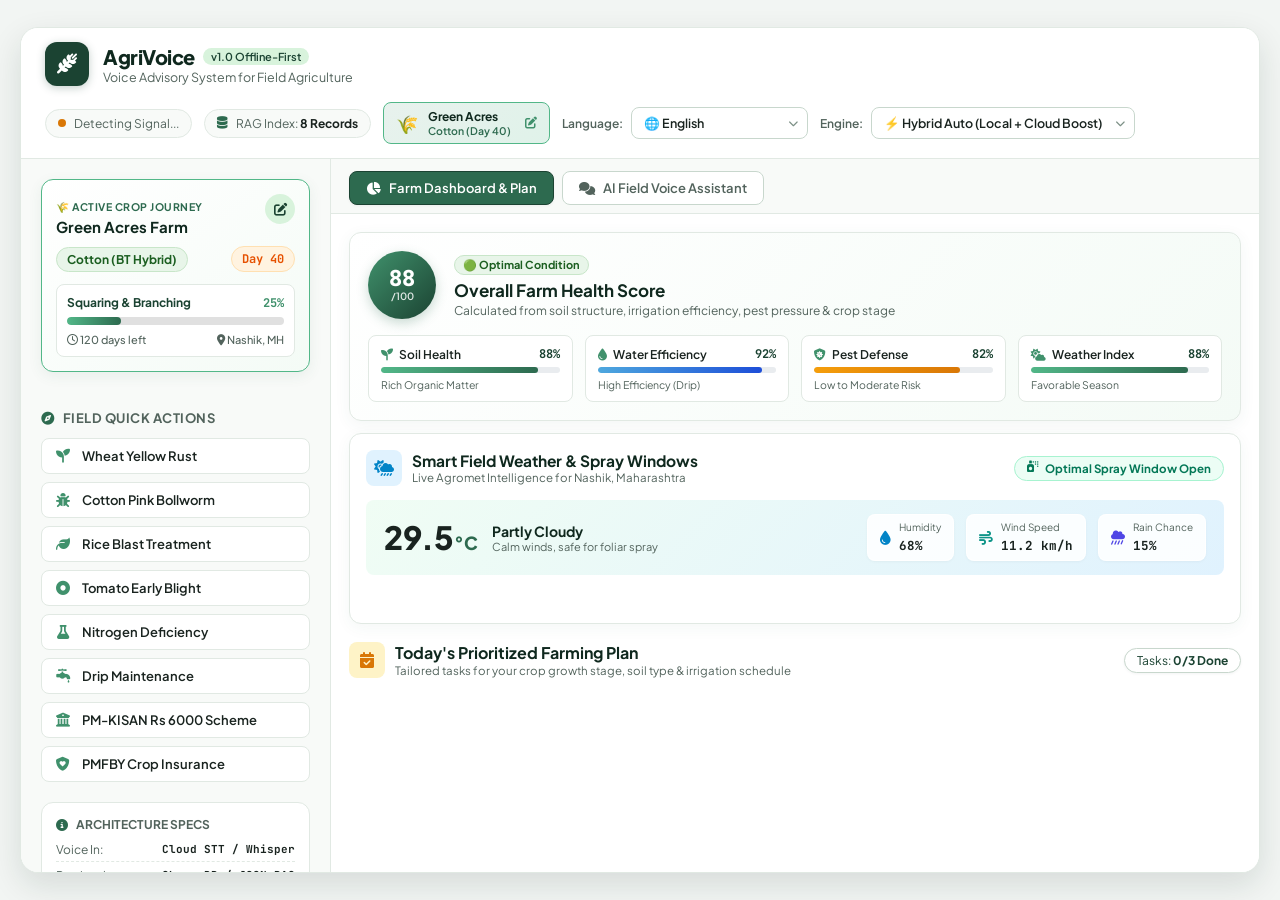
==== commit cb06f001: "Phase 3: Smart Weather & Agromet Advisory Engine with 7-Day Forecast" ====
--- a/index.html
+++ b/index.html
@@ -242,9 +242,73 @@
                         </div>
                     </div>
 
+                    <!-- Phase 3: Smart Weather & Spray Window Advisory Card -->
+                    <div class="weather-advisory-card">
+                        <div class="weather-header-row">
+                            <div class="weather-loc-box">
+                                <div class="weather-header-icon"><i class="fa-solid fa-cloud-sun-rain"></i></div>
+                                <div>
+                                    <h3 data-i18n="weather_title">Smart Field Weather & Spray Windows</h3>
+                                    <p id="weatherLocationSubtitle">Live Agromet Intelligence for Nashik, Maharashtra</p>
+                                </div>
+                            </div>
+                            <div class="spray-window-pill" id="sprayWindowPill">
+                                <i class="fa-solid fa-spray-can"></i> <span id="sprayWindowText">Optimal Spray Window Open</span>
+                            </div>
+                        </div>
+
+                        <!-- Current Conditions Strip -->
+                        <div class="current-weather-grid">
+                            <div class="current-weather-hero">
+                                <div class="temp-big">
+                                    <span id="weatherCurrentTemp">29.5</span><span class="temp-deg">°C</span>
+                                </div>
+                                <div class="cond-box">
+                                    <span class="cond-text" id="weatherCurrentDesc">Partly Cloudy</span>
+                                    <small id="weatherSprayReason">Calm winds, safe for foliar spray</small>
+                                </div>
+                            </div>
+
+                            <div class="weather-stat-pills">
+                                <div class="stat-pill">
+                                    <i class="fa-solid fa-droplet icon-blue"></i>
+                                    <div>
+                                        <span class="stat-lbl" data-i18n="lbl_humidity">Humidity</span>
+                                        <strong id="weatherHumidity">68%</strong>
+                                    </div>
+                                </div>
+                                <div class="stat-pill">
+                                    <i class="fa-solid fa-wind icon-teal"></i>
+                                    <div>
+                                        <span class="stat-lbl" data-i18n="lbl_wind">Wind Speed</span>
+                                        <strong id="weatherWind">11.2 km/h</strong>
+                                    </div>
+                                </div>
+                                <div class="stat-pill">
+                                    <i class="fa-solid fa-cloud-showers-heavy icon-indigo"></i>
+                                    <div>
+                                        <span class="stat-lbl" data-i18n="lbl_rain_prob">Rain Chance</span>
+                                        <strong id="weatherRainProb">15%</strong>
+                                    </div>
+                                </div>
+                            </div>
+                        </div>
+
+                        <!-- Actionable Agromet Advisories Carousel / Box -->
+                        <div class="agromet-advisories-list" id="agrometAdvisoriesContainer">
+                            <!-- Dynamic advisories inserted here -->
+                        </div>
+
+                        <!-- 7-Day Forecast Strip -->
+                        <div class="forecast-strip" id="weatherForecastContainer">
+                            <!-- Dynamic 7-day mini cards inserted here -->
+                        </div>
+                    </div>
+
                     <!-- Today's Farming Plan Section -->
                     <div class="daily-plan-section">
                         <div class="plan-header">
+
                             <div class="plan-title-box">
                                 <div class="plan-header-icon"><i class="fa-solid fa-calendar-check"></i></div>
                                 <div>
--- a/style.css
+++ b/style.css
@@ -1449,6 +1449,285 @@
     padding: 3px 8px;
     border-radius: 6px;
     width: fit-content;
+}
+
+/* ==========================================================================
+   Phase 3: Smart Weather & Agromet Advisory Styles
+   ========================================================================== */
+
+.weather-advisory-card {
+    background: #ffffff;
+    border: 1px solid var(--border-light);
+    border-radius: var(--radius-md);
+    margin: 0 18px 12px 18px;
+    padding: 16px;
+    box-shadow: 0 4px 16px rgba(45, 106, 79, 0.05);
+    display: flex;
+    flex-direction: column;
+    gap: 14px;
+}
+
+.weather-header-row {
+    display: flex;
+    justify-content: space-between;
+    align-items: center;
+}
+
+.weather-loc-box {
+    display: flex;
+    align-items: center;
+    gap: 10px;
+}
+
+.weather-header-icon {
+    width: 36px;
+    height: 36px;
+    background: #e0f2fe;
+    color: #0284c7;
+    border-radius: 8px;
+    display: flex;
+    align-items: center;
+    justify-content: center;
+    font-size: 16px;
+}
+
+.weather-loc-box h3 {
+    font-size: 15.5px;
+    font-weight: 700;
+    color: var(--primary-900);
+}
+
+.weather-loc-box p {
+    font-size: 11.5px;
+    color: var(--text-muted);
+}
+
+.spray-window-pill {
+    background: #ecfdf5;
+    color: #047857;
+    border: 1px solid #a7f3d0;
+    border-radius: 20px;
+    padding: 4px 12px;
+    font-size: 11.5px;
+    font-weight: 700;
+    display: inline-flex;
+    align-items: center;
+    gap: 6px;
+}
+
+.spray-window-pill.not-recommended {
+    background: #fef2f2;
+    color: #b91c1c;
+    border-color: #fecaca;
+}
+
+.current-weather-grid {
+    display: flex;
+    justify-content: space-between;
+    align-items: center;
+    background: linear-gradient(135deg, #f0fdf4 0%, #e0f2fe 100%);
+    border-radius: var(--radius-sm);
+    padding: 14px 18px;
+    gap: 16px;
+}
+
+.current-weather-hero {
+    display: flex;
+    align-items: center;
+    gap: 14px;
+}
+
+.temp-big {
+    font-size: 32px;
+    font-weight: 800;
+    color: var(--primary-950);
+    font-family: var(--font-mono);
+    line-height: 1;
+}
+
+.temp-deg {
+    font-size: 18px;
+    color: var(--primary-700);
+}
+
+.cond-box {
+    display: flex;
+    flex-direction: column;
+}
+
+.cond-text {
+    font-size: 14px;
+    font-weight: 700;
+    color: var(--primary-900);
+}
+
+.cond-box small {
+    font-size: 11px;
+    color: var(--text-muted);
+}
+
+.weather-stat-pills {
+    display: flex;
+    gap: 12px;
+}
+
+.stat-pill {
+    background: rgba(255, 255, 255, 0.85);
+    border: 1px solid rgba(255, 255, 255, 0.9);
+    border-radius: 8px;
+    padding: 6px 12px;
+    display: flex;
+    align-items: center;
+    gap: 8px;
+    box-shadow: 0 1px 3px rgba(0,0,0,0.04);
+}
+
+.stat-pill i {
+    font-size: 14px;
+}
+
+.icon-blue { color: #0284c7; }
+.icon-teal { color: #0d9488; }
+.icon-indigo { color: #4f46e5; }
+
+.stat-lbl {
+    font-size: 10px;
+    color: var(--text-muted);
+    display: block;
+}
+
+.stat-pill strong {
+    font-size: 12.5px;
+    font-family: var(--font-mono);
+    color: var(--text-main);
+}
+
+/* Agromet Advisories */
+.agromet-advisories-list {
+    display: flex;
+    flex-direction: column;
+    gap: 8px;
+}
+
+.advisory-alert-card {
+    border-radius: 8px;
+    padding: 10px 14px;
+    display: flex;
+    gap: 12px;
+    align-items: flex-start;
+    font-size: 12.5px;
+}
+
+.advisory-alert-card.favorable {
+    background: #f0fdf4;
+    border: 1px solid #bbf7d0;
+    border-left: 4px solid #16a34a;
+}
+
+.advisory-alert-card.warning {
+    background: #fffbeb;
+    border: 1px solid #fde68a;
+    border-left: 4px solid #d97706;
+}
+
+.advisory-alert-card.urgent {
+    background: #fef2f2;
+    border: 1px solid #fecaca;
+    border-left: 4px solid #dc2626;
+}
+
+.advisory-alert-card.info {
+    background: #f0f9ff;
+    border: 1px solid #bae6fd;
+    border-left: 4px solid #0284c7;
+}
+
+.advisory-text-group {
+    display: flex;
+    flex-direction: column;
+    gap: 3px;
+}
+
+.advisory-title {
+    font-weight: 700;
+    color: var(--primary-900);
+}
+
+.advisory-desc {
+    color: var(--text-main);
+    line-height: 1.35;
+}
+
+.advisory-action {
+    font-weight: 600;
+    color: var(--primary-800);
+    margin-top: 2px;
+}
+
+/* 7-Day Forecast Strip */
+.forecast-strip {
+    display: grid;
+    grid-template-columns: repeat(7, 1fr);
+    gap: 8px;
+    overflow-x: auto;
+    padding-top: 4px;
+}
+
+.forecast-day-card {
+    background: #ffffff;
+    border: 1px solid var(--border-light);
+    border-radius: 8px;
+    padding: 10px 6px;
+    text-align: center;
+    display: flex;
+    flex-direction: column;
+    align-items: center;
+    gap: 6px;
+    transition: all 0.2s ease;
+}
+
+.forecast-day-card:hover {
+    border-color: var(--primary-400);
+    transform: translateY(-2px);
+    box-shadow: var(--shadow-sm);
+}
+
+.forecast-day-card.active-today {
+    background: #f0fdf4;
+    border-color: var(--primary-500);
+}
+
+.forecast-day-name {
+    font-size: 11px;
+    font-weight: 700;
+    color: var(--text-main);
+}
+
+.forecast-icon {
+    font-size: 18px;
+    color: var(--primary-600);
+    margin: 2px 0;
+}
+
+.forecast-temps {
+    font-size: 11px;
+    font-family: var(--font-mono);
+}
+
+.temp-max {
+    font-weight: 700;
+    color: var(--text-main);
+}
+
+.temp-min {
+    color: var(--text-muted);
+    margin-left: 2px;
+}
+
+.forecast-rain-prob {
+    font-size: 10px;
+    color: #0284c7;
+    font-weight: 600;
 }
 
 /* Responsive */
@@ -1470,6 +1749,14 @@
     .health-breakdown-grid {
         grid-template-columns: 1fr 1fr;
     }
-}
-
-
+    .current-weather-grid {
+        flex-direction: column;
+        align-items: flex-start;
+    }
+    .forecast-strip {
+        grid-template-columns: repeat(7, 90px);
+    }
+}
+
+
+
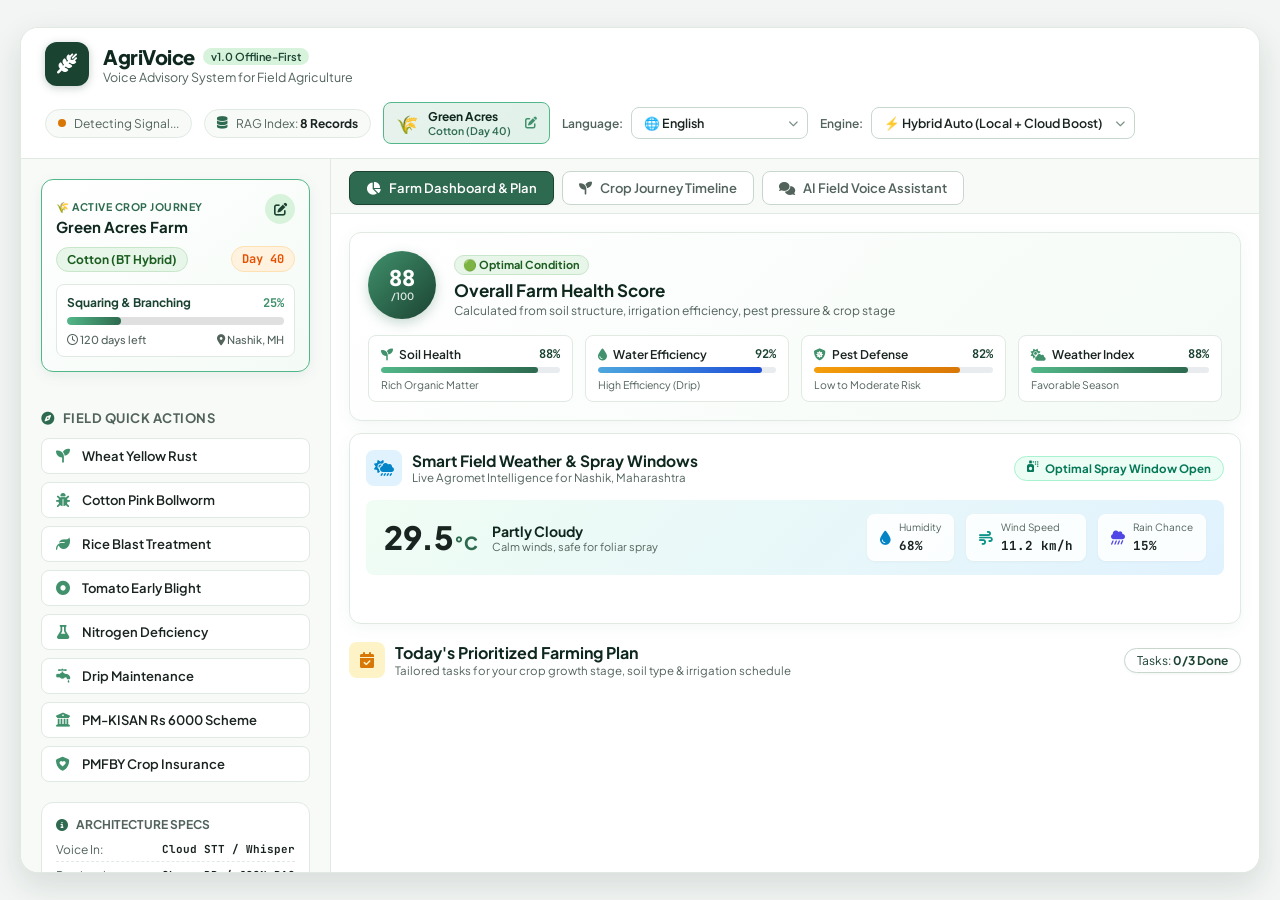
==== commit 44dc91b2: "Phase 4: Interactive Crop Lifecycle Tracker & Stage Dossier Engine" ====
--- a/index.html
+++ b/index.html
@@ -182,6 +182,9 @@
                     <button class="nav-tab-btn active" id="tabDashboardBtn" data-view="dashboardView">
                         <i class="fa-solid fa-chart-pie"></i> <span data-i18n="tab_dashboard">Farm Dashboard & Plan</span>
                     </button>
+                    <button class="nav-tab-btn" id="tabJourneyBtn" data-view="journeyView">
+                        <i class="fa-solid fa-seedling"></i> <span data-i18n="tab_journey">Crop Journey Timeline</span>
+                    </button>
                     <button class="nav-tab-btn" id="tabChatBtn" data-view="chatView">
                         <i class="fa-solid fa-comments"></i> <span data-i18n="tab_advisory">AI Field Voice Assistant</span>
                     </button>
@@ -327,8 +330,100 @@
                     </div>
                 </div>
 
-                <!-- 2. Main Conversation & Audio Interface (Tab 2) -->
+                <!-- 2. Crop Journey Timeline View (Tab 2) -->
+                <div class="view-panel hidden" id="journeyView">
+                    <!-- Journey Header Banner -->
+                    <div class="journey-hero-card">
+                        <div class="journey-hero-top">
+                            <div class="journey-hero-meta">
+                                <div class="journey-crop-badge">
+                                    <div class="crop-icon-bubble"><i class="fa-solid fa-seedling"></i></div>
+                                    <div>
+                                        <h3 id="journeyCropTitle">Cotton (Hybrid)</h3>
+                                        <p id="journeySowingSubtitle">Sown on 2026-07-15 • Day 37 of 160</p>
+                                    </div>
+                                </div>
+                                <div class="journey-stage-badge" id="journeyActiveBadge">
+                                    <span>Active Stage:</span>
+                                    <strong id="journeyActiveStageName">Squaring & Branching</strong>
+                                </div>
+                            </div>
+                            <div class="journey-countdown-card">
+                                <span class="countdown-label">Next Stage In</span>
+                                <span class="countdown-days" id="journeyDaysToNext">28 Days</span>
+                                <small id="journeyTotalHarvestDays">123 days to harvest</small>
+                            </div>
+                        </div>
+
+                        <!-- Horizontal Step Progress Tracker -->
+                        <div class="journey-timeline-track" id="journeyTimelineTrack">
+                            <!-- Dynamic stages inserted here -->
+                        </div>
+                    </div>
+
+                    <!-- Active / Selected Stage Detail Dossier -->
+                    <div class="stage-dossier-card" id="stageDossierCard">
+                        <div class="dossier-header">
+                            <div class="dossier-title-box">
+                                <span class="stage-num-pill" id="dossierStageNumber">Stage 3</span>
+                                <div>
+                                    <h3 id="dossierStageName">Squaring & Branching</h3>
+                                    <span class="dossier-day-range" id="dossierDayRange">Day 36 - 65 • Active Stage</span>
+                                </div>
+                            </div>
+                            <span class="dossier-status-badge" id="dossierStatusBadge">🟢 Current Active Stage</span>
+                        </div>
+
+                        <p class="dossier-summary" id="dossierSummary">
+                            Sympodial fruiting branches develop. Floral buds (squares) appear on nodes. Critical stage for fruit initiation.
+                        </p>
+
+                        <!-- Dos & Don'ts Grid -->
+                        <div class="dossier-grid">
+                            <div class="dossier-col dos-col">
+                                <div class="dossier-col-header text-green">
+                                    <i class="fa-solid fa-circle-check"></i>
+                                    <h4 data-i18n="lbl_dos">Critical Dos (What to Do)</h4>
+                                </div>
+                                <ul class="dossier-list" id="dossierDosList">
+                                    <!-- Dynamic dos -->
+                                </ul>
+                            </div>
+
+                            <div class="dossier-col donts-col">
+                                <div class="dossier-col-header text-red">
+                                    <i class="fa-solid fa-circle-xmark"></i>
+                                    <h4 data-i18n="lbl_donts">Critical Don'ts (Avoid Mistakes)</h4>
+                                </div>
+                                <ul class="dossier-list" id="dossierDontsList">
+                                    <!-- Dynamic donts -->
+                                </ul>
+                            </div>
+                        </div>
+
+                        <!-- Nutrient & Pest Watch Footer -->
+                        <div class="dossier-footer-grid">
+                            <div class="dossier-footer-item">
+                                <span class="footer-lbl"><i class="fa-solid fa-flask"></i> <span data-i18n="lbl_nutrient_focus">Nutrient Focus</span></span>
+                                <strong id="dossierNutrient">Urea @ 25 kg/acre + MOP @ 15 kg/acre</strong>
+                            </div>
+                            <div class="dossier-footer-item">
+                                <span class="footer-lbl"><i class="fa-solid fa-faucet-drip"></i> <span data-i18n="lbl_irrigation_need">Irrigation Need</span></span>
+                                <strong id="dossierIrrigation">Maintain regular 4-5 day drip cycle</strong>
+                            </div>
+                            <div class="dossier-footer-item threats-item">
+                                <span class="footer-lbl"><i class="fa-solid fa-bug"></i> <span data-i18n="lbl_pest_threats">Major Pest Threats</span></span>
+                                <div class="threats-pills" id="dossierThreats">
+                                    <!-- Dynamic threat pills -->
+                                </div>
+                            </div>
+                        </div>
+                    </div>
+                </div>
+
+                <!-- 3. Main Conversation & Audio Interface (Tab 3) -->
                 <div class="view-panel hidden" id="chatView">
+
                     <!-- Dialogue History Stream -->
                     <div class="dialogue-stream" id="messagesContainer">
                         <!-- Default Field Advisory Welcome Banner -->
--- a/style.css
+++ b/style.css
@@ -1727,6 +1727,386 @@
 .forecast-rain-prob {
     font-size: 10px;
     color: #0284c7;
+    font-weight: 600;
+}
+
+/* ==========================================================================
+   Phase 4: Crop Lifecycle Journey & Stage Dossier Styles
+   ========================================================================== */
+
+.journey-hero-card {
+    background: linear-gradient(135deg, #ffffff 0%, #f0fdf4 100%);
+    border: 1px solid var(--border-light);
+    border-radius: var(--radius-md);
+    margin: 18px 18px 14px 18px;
+    padding: 18px;
+    box-shadow: 0 4px 16px rgba(45, 106, 79, 0.06);
+    display: flex;
+    flex-direction: column;
+    gap: 18px;
+}
+
+.journey-hero-top {
+    display: flex;
+    justify-content: space-between;
+    align-items: center;
+}
+
+.journey-hero-meta {
+    display: flex;
+    align-items: center;
+    gap: 16px;
+    flex-wrap: wrap;
+}
+
+.journey-crop-badge {
+    display: flex;
+    align-items: center;
+    gap: 12px;
+}
+
+.crop-icon-bubble {
+    width: 44px;
+    height: 44px;
+    background: var(--primary-100);
+    color: var(--primary-800);
+    border-radius: 50%;
+    display: flex;
+    align-items: center;
+    justify-content: center;
+    font-size: 20px;
+    box-shadow: var(--shadow-sm);
+}
+
+.journey-crop-badge h3 {
+    font-size: 17px;
+    font-weight: 800;
+    color: var(--primary-950);
+}
+
+.journey-crop-badge p {
+    font-size: 12px;
+    color: var(--text-muted);
+}
+
+.journey-stage-badge {
+    background: #ffffff;
+    border: 1px solid var(--border-medium);
+    border-radius: 20px;
+    padding: 6px 14px;
+    font-size: 12.5px;
+    color: var(--text-main);
+    display: flex;
+    align-items: center;
+    gap: 6px;
+}
+
+.journey-stage-badge strong {
+    color: var(--primary-800);
+}
+
+.journey-countdown-card {
+    background: #ffffff;
+    border: 1.5px solid var(--primary-300);
+    border-radius: var(--radius-sm);
+    padding: 8px 16px;
+    text-align: right;
+    display: flex;
+    flex-direction: column;
+    box-shadow: var(--shadow-sm);
+}
+
+.countdown-label {
+    font-size: 10px;
+    text-transform: uppercase;
+    font-weight: 700;
+    color: var(--text-muted);
+    letter-spacing: 0.5px;
+}
+
+.countdown-days {
+    font-size: 16px;
+    font-weight: 800;
+    color: var(--primary-700);
+    font-family: var(--font-mono);
+}
+
+.journey-countdown-card small {
+    font-size: 10px;
+    color: var(--text-muted);
+}
+
+/* Horizontal Step Progress Tracker */
+.journey-timeline-track {
+    display: flex;
+    align-items: flex-start;
+    justify-content: space-between;
+    position: relative;
+    padding: 10px 0 6px 0;
+    overflow-x: auto;
+    gap: 12px;
+}
+
+.journey-timeline-track::before {
+    content: "";
+    position: absolute;
+    top: 24px;
+    left: 20px;
+    right: 20px;
+    height: 4px;
+    background: #e2e8f0;
+    z-index: 1;
+}
+
+.journey-step-node {
+    display: flex;
+    flex-direction: column;
+    align-items: center;
+    position: relative;
+    z-index: 2;
+    cursor: pointer;
+    min-width: 105px;
+    text-align: center;
+    gap: 6px;
+    transition: transform 0.2s;
+}
+
+.journey-step-node:hover {
+    transform: translateY(-2px);
+}
+
+.step-circle {
+    width: 32px;
+    height: 32px;
+    border-radius: 50%;
+    background: #ffffff;
+    border: 3px solid #cbd5e1;
+    color: #64748b;
+    font-size: 12px;
+    font-weight: 800;
+    display: flex;
+    align-items: center;
+    justify-content: center;
+    box-shadow: 0 2px 6px rgba(0,0,0,0.06);
+    transition: all 0.2s;
+}
+
+.journey-step-node.completed .step-circle {
+    background: var(--primary-600);
+    border-color: var(--primary-700);
+    color: #ffffff;
+}
+
+.journey-step-node.active .step-circle {
+    background: #ffffff;
+    border-color: var(--primary-700);
+    color: var(--primary-800);
+    box-shadow: 0 0 0 4px rgba(45, 106, 79, 0.25);
+    animation: pulseGlow 2s infinite;
+}
+
+@keyframes pulseGlow {
+    0% { box-shadow: 0 0 0 0 rgba(45, 106, 79, 0.4); }
+    70% { box-shadow: 0 0 0 8px rgba(45, 106, 79, 0); }
+    100% { box-shadow: 0 0 0 0 rgba(45, 106, 79, 0); }
+}
+
+.step-label-group {
+    display: flex;
+    flex-direction: column;
+    gap: 2px;
+}
+
+.step-name {
+    font-size: 11px;
+    font-weight: 700;
+    color: var(--text-main);
+    line-height: 1.2;
+}
+
+.journey-step-node.active .step-name {
+    color: var(--primary-800);
+}
+
+.step-day-pill {
+    font-size: 9.5px;
+    color: var(--text-muted);
+    font-family: var(--font-mono);
+}
+
+/* Stage Detail Dossier Card */
+.stage-dossier-card {
+    background: #ffffff;
+    border: 1px solid var(--border-light);
+    border-radius: var(--radius-md);
+    margin: 0 18px 18px 18px;
+    padding: 20px;
+    box-shadow: 0 4px 16px rgba(45, 106, 79, 0.05);
+    display: flex;
+    flex-direction: column;
+    gap: 16px;
+}
+
+.dossier-header {
+    display: flex;
+    justify-content: space-between;
+    align-items: center;
+}
+
+.dossier-title-box {
+    display: flex;
+    align-items: center;
+    gap: 12px;
+}
+
+.stage-num-pill {
+    background: var(--primary-700);
+    color: #ffffff;
+    font-size: 11.5px;
+    font-weight: 800;
+    padding: 4px 10px;
+    border-radius: 6px;
+    letter-spacing: 0.5px;
+}
+
+.dossier-title-box h3 {
+    font-size: 17px;
+    font-weight: 800;
+    color: var(--primary-900);
+}
+
+.dossier-day-range {
+    font-size: 12px;
+    color: var(--text-muted);
+    font-family: var(--font-mono);
+}
+
+.dossier-status-badge {
+    background: #e8f5e9;
+    color: #1b5e20;
+    border: 1px solid #c8e6c9;
+    font-size: 11.5px;
+    font-weight: 700;
+    padding: 4px 10px;
+    border-radius: 14px;
+}
+
+.dossier-summary {
+    font-size: 13.5px;
+    color: var(--text-main);
+    line-height: 1.45;
+    background: var(--bg-surface-alt);
+    padding: 10px 14px;
+    border-radius: var(--radius-sm);
+    border-left: 3px solid var(--primary-600);
+}
+
+.dossier-grid {
+    display: grid;
+    grid-template-columns: 1fr 1fr;
+    gap: 16px;
+}
+
+.dossier-col {
+    background: #fafbfc;
+    border: 1px solid var(--border-light);
+    border-radius: var(--radius-sm);
+    padding: 14px;
+    display: flex;
+    flex-direction: column;
+    gap: 10px;
+}
+
+.dos-col { border-top: 3px solid #16a34a; }
+.donts-col { border-top: 3px solid #dc2626; }
+
+.dossier-col-header {
+    display: flex;
+    align-items: center;
+    gap: 8px;
+    font-size: 13px;
+    font-weight: 700;
+}
+
+.text-green { color: #16a34a; }
+.text-red { color: #dc2626; }
+
+.dossier-list {
+    list-style: none;
+    display: flex;
+    flex-direction: column;
+    gap: 8px;
+}
+
+.dossier-list li {
+    font-size: 12.5px;
+    color: var(--text-main);
+    line-height: 1.35;
+    position: relative;
+    padding-left: 16px;
+}
+
+.dos-col .dossier-list li::before {
+    content: "•";
+    color: #16a34a;
+    font-weight: bold;
+    position: absolute;
+    left: 0;
+}
+
+.donts-col .dossier-list li::before {
+    content: "•";
+    color: #dc2626;
+    font-weight: bold;
+    position: absolute;
+    left: 0;
+}
+
+.dossier-footer-grid {
+    display: grid;
+    grid-template-columns: 1fr 1fr 1fr;
+    gap: 12px;
+    border-top: 1px solid var(--border-light);
+    padding-top: 14px;
+}
+
+.dossier-footer-item {
+    display: flex;
+    flex-direction: column;
+    gap: 4px;
+}
+
+.footer-lbl {
+    font-size: 11px;
+    color: var(--text-muted);
+    font-weight: 600;
+    display: flex;
+    align-items: center;
+    gap: 5px;
+}
+
+.footer-lbl i {
+    color: var(--primary-600);
+}
+
+.dossier-footer-item strong {
+    font-size: 12.5px;
+    color: var(--text-main);
+}
+
+.threats-pills {
+    display: flex;
+    flex-wrap: wrap;
+    gap: 6px;
+}
+
+.threat-pill {
+    background: #fef2f2;
+    color: #991b1b;
+    border: 1px solid #fee2e2;
+    border-radius: 12px;
+    padding: 2px 8px;
+    font-size: 11px;
     font-weight: 600;
 }
 
@@ -1756,7 +2136,17 @@
     .forecast-strip {
         grid-template-columns: repeat(7, 90px);
     }
-}
-
-
-
+    .journey-timeline-track {
+        justify-content: flex-start;
+    }
+    .dossier-grid {
+        grid-template-columns: 1fr;
+    }
+    .dossier-footer-grid {
+        grid-template-columns: 1fr;
+    }
+}
+
+
+
+
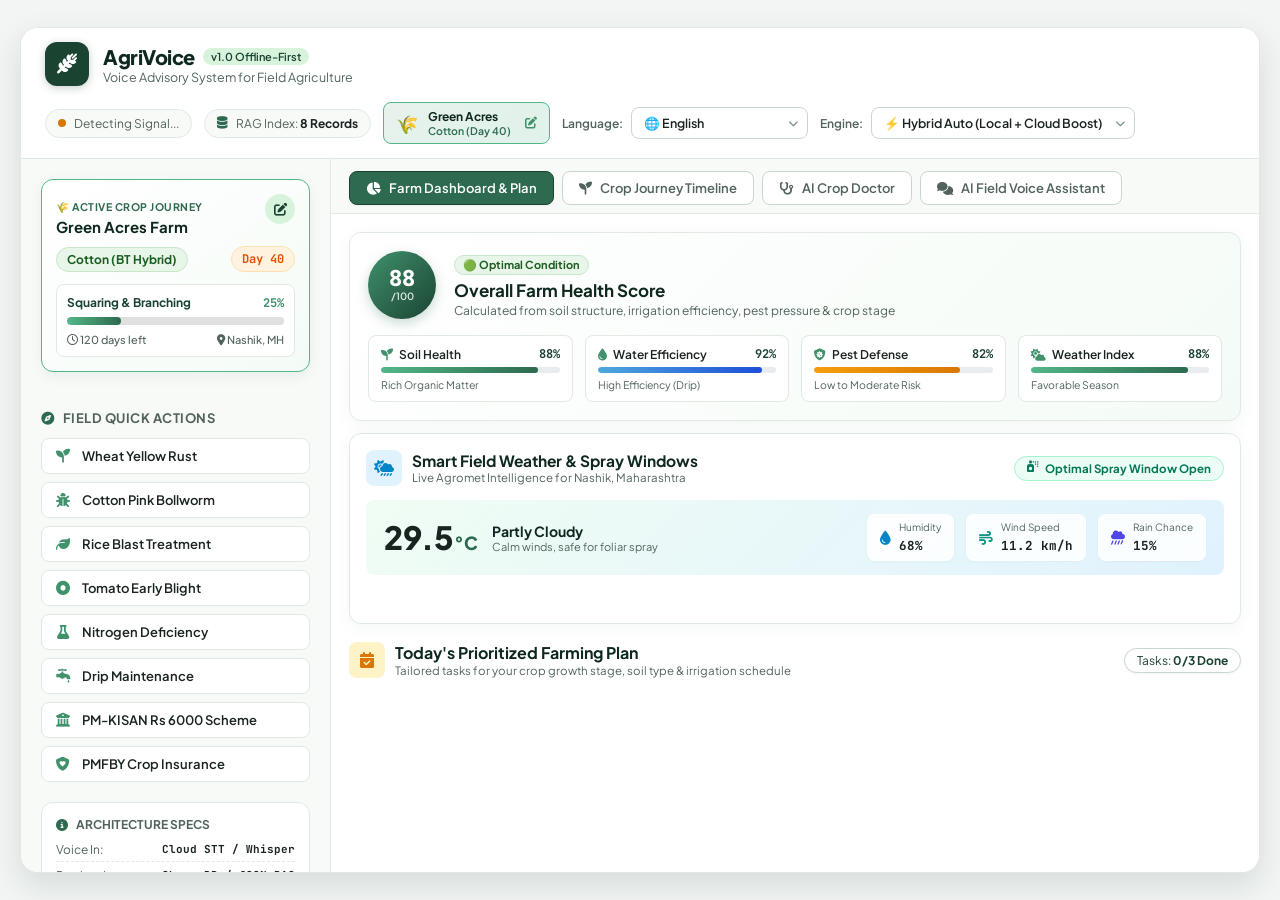
==== commit 8d236cc3: "Phase 5: AI Crop Doctor & Plant Pathology Diagnostics with Vision and Offline Decision Tree" ====
--- a/index.html
+++ b/index.html
@@ -185,6 +185,9 @@
                     <button class="nav-tab-btn" id="tabJourneyBtn" data-view="journeyView">
                         <i class="fa-solid fa-seedling"></i> <span data-i18n="tab_journey">Crop Journey Timeline</span>
                     </button>
+                    <button class="nav-tab-btn" id="tabDoctorBtn" data-view="doctorView">
+                        <i class="fa-solid fa-stethoscope"></i> <span data-i18n="tab_doctor">AI Crop Doctor</span>
+                    </button>
                     <button class="nav-tab-btn" id="tabChatBtn" data-view="chatView">
                         <i class="fa-solid fa-comments"></i> <span data-i18n="tab_advisory">AI Field Voice Assistant</span>
                     </button>
@@ -421,8 +424,142 @@
                     </div>
                 </div>
 
-                <!-- 3. Main Conversation & Audio Interface (Tab 3) -->
+                <!-- 3. AI Crop Doctor View (Tab 3) -->
+                <div class="view-panel hidden" id="doctorView">
+                    <!-- Doctor Input Box -->
+                    <div class="doctor-console-card">
+                        <div class="doctor-header-row">
+                            <div class="doctor-title-box">
+                                <div class="doctor-icon-bubble"><i class="fa-solid fa-user-doctor"></i></div>
+                                <div>
+                                    <h3 data-i18n="doctor_title">AI Crop Doctor & Plant Pathologist</h3>
+                                    <p data-i18n="doctor_sub">Upload a sick leaf photo (Gemini Vision AI) or select symptoms for offline diagnosis</p>
+                                </div>
+                            </div>
+                            <div class="doctor-mode-indicator">
+                                <span class="badge-vision" id="doctorModeBadge"><i class="fa-solid fa-camera"></i> Vision + Offline DB</span>
+                            </div>
+                        </div>
+
+                        <div class="doctor-input-grid">
+                            <!-- Left: Photo Upload -->
+                            <div class="photo-upload-zone" id="photoDropZone">
+                                <input type="file" id="leafPhotoInput" accept="image/*" class="hidden-file-input">
+                                <div class="upload-inner" id="uploadPlaceholder">
+                                    <i class="fa-solid fa-cloud-arrow-up upload-icon"></i>
+                                    <h4 data-i18n="upload_prompt">Take or Upload Leaf Photo</h4>
+                                    <p data-i18n="upload_sub">Supports JPG, PNG, WebP • Auto-analyzed by Vision AI</p>
+                                    <button type="button" class="btn-browse-photo" id="browsePhotoBtn">
+                                        <i class="fa-solid fa-camera"></i> <span data-i18n="btn_choose_photo">Choose Photo</span>
+                                    </button>
+                                </div>
+                                <div class="photo-preview-box hidden" id="photoPreviewBox">
+                                    <img id="photoPreviewImg" src="" alt="Leaf Preview">
+                                    <button type="button" class="btn-remove-photo" id="removePhotoBtn"><i class="fa-solid fa-xmark"></i></button>
+                                </div>
+                            </div>
+
+                            <!-- Right: Offline Symptom Selector & Notes -->
+                            <div class="symptom-selector-box">
+                                <div class="form-group">
+                                    <label data-i18n="lbl_select_symptom">Select Observed Symptoms (Offline Decision Tree):</label>
+                                    <select id="selectSymptomKey" class="form-select">
+                                        <option value="pink_bollworm">Cotton: Rosetted flowers, holes in bolls with frass</option>
+                                        <option value="sucking_pests">Cotton: Leaf curling, yellowing margins (hopper burn)</option>
+                                        <option value="leaf_curl_virus">Cotton: Upward leaf curling, vein thickening</option>
+                                        <option value="yellow_rust">Wheat: Yellow/orange powdery linear stripes</option>
+                                        <option value="loose_smut">Wheat: Black powdery smutted head / ear</option>
+                                        <option value="early_blight">Tomato: Target-board brown concentric spots</option>
+                                        <option value="late_blight">Tomato: Dark water-soaked lesions + white fungal fuzz</option>
+                                        <option value="rice_blast">Rice: Spindle-shaped gray lesions on leaves / rotten neck</option>
+                                        <option value="nutrient_nitrogen">General: Pale yellowing of lower older leaves (N Deficiency)</option>
+                                    </select>
+                                </div>
+
+                                <div class="form-group">
+                                    <label data-i18n="lbl_symptom_notes">Additional Symptoms / Notes (Optional):</label>
+                                    <input type="text" id="inputSymptomNotes" class="form-input" placeholder="e.g. Yellow dots started 3 days ago after rain...">
+                                </div>
+
+                                <button type="button" class="btn-run-diagnosis" id="runDiagnosisBtn">
+                                    <i class="fa-solid fa-microscope"></i> <span data-i18n="btn_diagnose_now">Diagnose Plant Disease</span>
+                                </button>
+                            </div>
+                        </div>
+                    </div>
+
+                    <!-- Diagnostic Results Card -->
+                    <div class="diagnosis-result-card hidden" id="diagnosisResultCard">
+                        <!-- Result Header -->
+                        <div class="result-header">
+                            <div class="result-title-group">
+                                <span class="cause-type-pill" id="resCauseType">Fungal Pathogen</span>
+                                <h3 id="resDiseaseName">Early Blight of Tomato</h3>
+                                <span class="scientific-name" id="resScientificName">Alternaria solani</span>
+                            </div>
+                            <div class="result-badges">
+                                <span class="severity-badge severity-severe" id="resSeverity">🔴 Severe</span>
+                                <span class="confidence-badge" id="resConfidence">95% Match</span>
+                            </div>
+                        </div>
+
+                        <!-- 24-Hour Immediate Urgent Action -->
+                        <div class="urgent-action-box">
+                            <div class="urgent-action-icon"><i class="fa-solid fa-bolt-lightning"></i></div>
+                            <div>
+                                <strong data-i18n="lbl_action_24h">Immediate Action (Next 24 Hours):</strong>
+                                <p id="resImmediateAction">Remove diseased lower leaves touching soil and apply protective contact-cum-systemic fungicide.</p>
+                            </div>
+                        </div>
+
+                        <!-- Treatment Recommendations Grid -->
+                        <div class="treatment-grid">
+                            <!-- Chemical Prescription -->
+                            <div class="treatment-card chem-card">
+                                <div class="treatment-card-header text-blue">
+                                    <i class="fa-solid fa-flask-vial"></i>
+                                    <h4 data-i18n="lbl_chem_treatment">Approved Chemical Treatment</h4>
+                                </div>
+                                <div class="treatment-body">
+                                    <strong id="resChemName">Mancozeb 75% WP or Azoxystrobin 18.2% SC</strong>
+                                    <div class="dosage-pills">
+                                        <span class="dose-tag"><i class="fa-solid fa-droplet"></i> <span id="resChemPerLiter">2.5 g/L of water</span></span>
+                                        <span class="dose-tag"><i class="fa-solid fa-ruler-combined"></i> <span id="resChemPerAcre">500 g/acre in 200 L water</span></span>
+                                    </div>
+                                </div>
+                            </div>
+
+                            <!-- Organic / Biological Alternative -->
+                            <div class="treatment-card bio-card">
+                                <div class="treatment-card-header text-green">
+                                    <i class="fa-solid fa-leaf"></i>
+                                    <h4 data-i18n="lbl_bio_treatment">Organic & Biological Alternative</h4>
+                                </div>
+                                <div class="treatment-body">
+                                    <strong id="resOrganicName">Pseudomonas fluorescens 1.0% WP + Copper Hydroxide</strong>
+                                    <div class="dosage-pills">
+                                        <span class="dose-tag dose-bio"><i class="fa-solid fa-seedling"></i> <span id="resOrganicDosage">5 g/L (1 kg/acre)</span></span>
+                                    </div>
+                                </div>
+                            </div>
+                        </div>
+
+                        <!-- Preventive Measures -->
+                        <div class="preventive-box">
+                            <div class="preventive-header">
+                                <i class="fa-solid fa-shield-halved"></i>
+                                <h4 data-i18n="lbl_prevention">Long-Term Preventive Measures</h4>
+                            </div>
+                            <ul class="preventive-list" id="resPreventiveList">
+                                <!-- Dynamic prevention points -->
+                            </ul>
+                        </div>
+                    </div>
+                </div>
+
+                <!-- 4. Main Conversation & Audio Interface (Tab 4) -->
                 <div class="view-panel hidden" id="chatView">
+
 
                     <!-- Dialogue History Stream -->
                     <div class="dialogue-stream" id="messagesContainer">
--- a/style.css
+++ b/style.css
@@ -2108,6 +2108,427 @@
     padding: 2px 8px;
     font-size: 11px;
     font-weight: 600;
+}
+
+/* ==========================================================================
+   Phase 5: AI Crop Doctor & Plant Pathology Styles
+   ========================================================================== */
+
+.doctor-console-card {
+    background: #ffffff;
+    border: 1px solid var(--border-light);
+    border-radius: var(--radius-md);
+    margin: 18px 18px 14px 18px;
+    padding: 18px;
+    box-shadow: 0 4px 16px rgba(45, 106, 79, 0.05);
+    display: flex;
+    flex-direction: column;
+    gap: 16px;
+}
+
+.doctor-header-row {
+    display: flex;
+    justify-content: space-between;
+    align-items: center;
+}
+
+.doctor-title-box {
+    display: flex;
+    align-items: center;
+    gap: 12px;
+}
+
+.doctor-icon-bubble {
+    width: 42px;
+    height: 42px;
+    background: #eff6ff;
+    color: #2563eb;
+    border-radius: 50%;
+    display: flex;
+    align-items: center;
+    justify-content: center;
+    font-size: 18px;
+}
+
+.doctor-title-box h3 {
+    font-size: 16.5px;
+    font-weight: 800;
+    color: var(--primary-950);
+}
+
+.doctor-title-box p {
+    font-size: 12px;
+    color: var(--text-muted);
+}
+
+.badge-vision {
+    background: #f0fdf4;
+    color: #15803d;
+    border: 1px solid #bbf7d0;
+    border-radius: 20px;
+    padding: 4px 12px;
+    font-size: 11.5px;
+    font-weight: 700;
+    display: flex;
+    align-items: center;
+    gap: 6px;
+}
+
+.doctor-input-grid {
+    display: grid;
+    grid-template-columns: 1fr 1fr;
+    gap: 18px;
+}
+
+.photo-upload-zone {
+    background: #fafbfc;
+    border: 2px dashed #cbd5e1;
+    border-radius: var(--radius-sm);
+    padding: 20px;
+    text-align: center;
+    display: flex;
+    flex-direction: column;
+    align-items: center;
+    justify-content: center;
+    position: relative;
+    cursor: pointer;
+    min-height: 190px;
+    transition: all 0.2s ease;
+}
+
+.photo-upload-zone:hover {
+    border-color: var(--primary-500);
+    background: #f0fdf4;
+}
+
+.hidden-file-input {
+    display: none;
+}
+
+.upload-inner {
+    display: flex;
+    flex-direction: column;
+    align-items: center;
+    gap: 6px;
+}
+
+.upload-icon {
+    font-size: 32px;
+    color: var(--primary-600);
+    margin-bottom: 4px;
+}
+
+.upload-inner h4 {
+    font-size: 14px;
+    font-weight: 700;
+    color: var(--primary-900);
+}
+
+.upload-inner p {
+    font-size: 11.5px;
+    color: var(--text-muted);
+}
+
+.btn-browse-photo {
+    margin-top: 8px;
+    background: var(--primary-700);
+    color: #ffffff;
+    border: none;
+    border-radius: var(--radius-sm);
+    padding: 7px 16px;
+    font-size: 12.5px;
+    font-weight: 600;
+    cursor: pointer;
+    display: inline-flex;
+    align-items: center;
+    gap: 6px;
+    transition: background 0.2s;
+}
+
+.btn-browse-photo:hover {
+    background: var(--primary-800);
+}
+
+.photo-preview-box {
+    position: relative;
+    max-width: 100%;
+    max-height: 180px;
+    border-radius: 8px;
+    overflow: hidden;
+}
+
+.photo-preview-box img {
+    max-height: 170px;
+    object-fit: cover;
+    border-radius: 8px;
+}
+
+.btn-remove-photo {
+    position: absolute;
+    top: 6px;
+    right: 6px;
+    width: 26px;
+    height: 26px;
+    background: rgba(220, 38, 38, 0.9);
+    color: #ffffff;
+    border: none;
+    border-radius: 50%;
+    cursor: pointer;
+    display: flex;
+    align-items: center;
+    justify-content: center;
+    font-size: 12px;
+}
+
+.symptom-selector-box {
+    display: flex;
+    flex-direction: column;
+    gap: 12px;
+    justify-content: center;
+}
+
+.btn-run-diagnosis {
+    background: linear-gradient(135deg, var(--primary-700), var(--primary-800));
+    color: #ffffff;
+    border: none;
+    border-radius: var(--radius-sm);
+    padding: 11px;
+    font-size: 14px;
+    font-weight: 700;
+    cursor: pointer;
+    display: flex;
+    align-items: center;
+    justify-content: center;
+    gap: 8px;
+    box-shadow: var(--shadow-sm);
+    transition: all 0.2s ease;
+    margin-top: 4px;
+}
+
+.btn-run-diagnosis:hover {
+    background: linear-gradient(135deg, var(--primary-800), var(--primary-900));
+    transform: translateY(-1px);
+    box-shadow: var(--shadow-md);
+}
+
+/* Diagnosis Result Card */
+.diagnosis-result-card {
+    background: #ffffff;
+    border: 1px solid var(--border-light);
+    border-radius: var(--radius-md);
+    margin: 0 18px 18px 18px;
+    padding: 20px;
+    box-shadow: 0 4px 16px rgba(45, 106, 79, 0.06);
+    display: flex;
+    flex-direction: column;
+    gap: 16px;
+}
+
+.result-header {
+    display: flex;
+    justify-content: space-between;
+    align-items: flex-start;
+    border-bottom: 1px solid var(--border-light);
+    padding-bottom: 14px;
+}
+
+.result-title-group {
+    display: flex;
+    flex-direction: column;
+    gap: 3px;
+}
+
+.cause-type-pill {
+    background: #f1f5f9;
+    color: #475569;
+    font-size: 11px;
+    font-weight: 700;
+    padding: 2px 8px;
+    border-radius: 4px;
+    width: fit-content;
+}
+
+.result-title-group h3 {
+    font-size: 18px;
+    font-weight: 800;
+    color: var(--primary-950);
+}
+
+.scientific-name {
+    font-size: 12.5px;
+    font-style: italic;
+    color: var(--text-muted);
+}
+
+.result-badges {
+    display: flex;
+    gap: 8px;
+    align-items: center;
+}
+
+.severity-badge {
+    padding: 4px 10px;
+    border-radius: 12px;
+    font-size: 11.5px;
+    font-weight: 700;
+}
+
+.severity-severe { background: #fee2e2; color: #991b1b; }
+.severity-moderate { background: #fef3c7; color: #92400e; }
+.severity-mild { background: #dcfce7; color: #166534; }
+
+.confidence-badge {
+    background: var(--primary-100);
+    color: var(--primary-800);
+    font-size: 11.5px;
+    font-weight: 700;
+    padding: 4px 10px;
+    border-radius: 12px;
+    font-family: var(--font-mono);
+}
+
+/* 24-Hour Urgent Action Box */
+.urgent-action-box {
+    background: linear-gradient(135deg, #fffbeb 0%, #fef3c7 100%);
+    border: 1.5px solid #fde68a;
+    border-left: 5px solid #d97706;
+    border-radius: var(--radius-sm);
+    padding: 12px 16px;
+    display: flex;
+    gap: 12px;
+    align-items: center;
+}
+
+.urgent-action-icon {
+    font-size: 22px;
+    color: #d97706;
+}
+
+.urgent-action-box strong {
+    font-size: 13px;
+    color: #92400e;
+    display: block;
+    margin-bottom: 2px;
+}
+
+.urgent-action-box p {
+    font-size: 13px;
+    color: #78350f;
+    line-height: 1.35;
+}
+
+/* Treatment Grid */
+.treatment-grid {
+    display: grid;
+    grid-template-columns: 1fr 1fr;
+    gap: 14px;
+}
+
+.treatment-card {
+    border-radius: var(--radius-sm);
+    padding: 14px;
+    display: flex;
+    flex-direction: column;
+    gap: 10px;
+}
+
+.chem-card {
+    background: #f8fafc;
+    border: 1px solid #e2e8f0;
+    border-top: 3px solid #0284c7;
+}
+
+.bio-card {
+    background: #f0fdf4;
+    border: 1px solid #dcfce7;
+    border-top: 3px solid #16a34a;
+}
+
+.treatment-card-header {
+    display: flex;
+    align-items: center;
+    gap: 8px;
+    font-size: 13px;
+    font-weight: 700;
+}
+
+.treatment-body {
+    display: flex;
+    flex-direction: column;
+    gap: 8px;
+}
+
+.treatment-body strong {
+    font-size: 13.5px;
+    color: var(--text-main);
+}
+
+.dosage-pills {
+    display: flex;
+    flex-direction: column;
+    gap: 4px;
+}
+
+.dose-tag {
+    font-size: 11.5px;
+    font-family: var(--font-mono);
+    color: #0369a1;
+    background: #e0f2fe;
+    padding: 3px 8px;
+    border-radius: 4px;
+    width: fit-content;
+    display: flex;
+    align-items: center;
+    gap: 6px;
+}
+
+.dose-bio {
+    color: #15803d;
+    background: #dcfce7;
+}
+
+/* Preventive Box */
+.preventive-box {
+    background: var(--bg-surface-alt);
+    border: 1px solid var(--border-light);
+    border-radius: var(--radius-sm);
+    padding: 14px;
+    display: flex;
+    flex-direction: column;
+    gap: 8px;
+}
+
+.preventive-header {
+    display: flex;
+    align-items: center;
+    gap: 8px;
+    font-size: 13px;
+    font-weight: 700;
+    color: var(--primary-900);
+}
+
+.preventive-list {
+    list-style: none;
+    display: flex;
+    flex-direction: column;
+    gap: 6px;
+    padding-left: 4px;
+}
+
+.preventive-list li {
+    font-size: 12.5px;
+    color: var(--text-main);
+    line-height: 1.35;
+    position: relative;
+    padding-left: 14px;
+}
+
+.preventive-list li::before {
+    content: "✓";
+    color: var(--primary-600);
+    font-weight: bold;
+    position: absolute;
+    left: 0;
 }
 
 /* Responsive */
@@ -2145,8 +2566,15 @@
     .dossier-footer-grid {
         grid-template-columns: 1fr;
     }
-}
-
-
-
-
+    .doctor-input-grid {
+        grid-template-columns: 1fr;
+    }
+    .treatment-grid {
+        grid-template-columns: 1fr;
+    }
+}
+
+
+
+
+
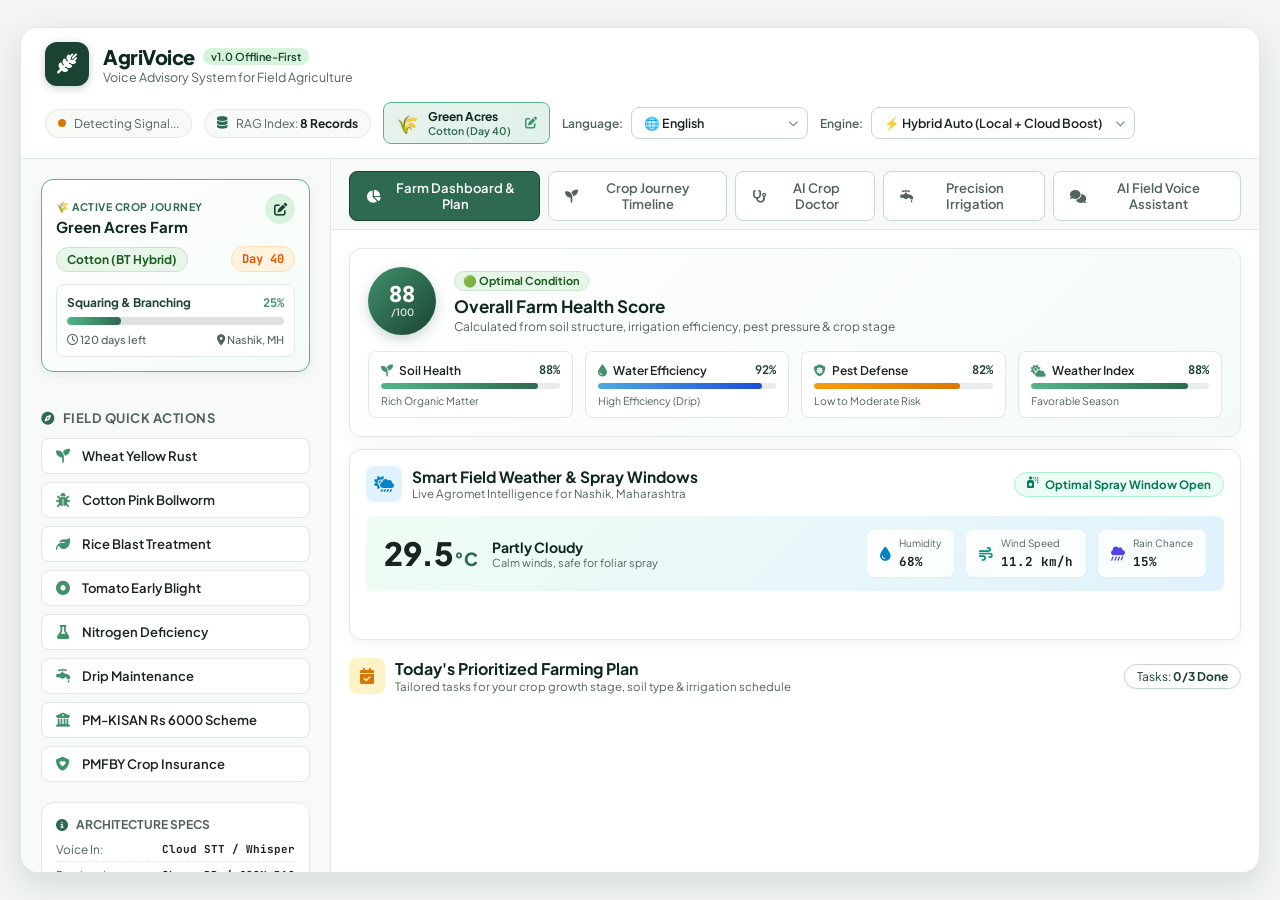
==== commit c633da87: "Phase 6: Precision Irrigation Advisor with FAO-56 ETc, Soil Tactile Calculator & Rain Postponement E" ====
--- a/index.html
+++ b/index.html
@@ -188,6 +188,9 @@
                     <button class="nav-tab-btn" id="tabDoctorBtn" data-view="doctorView">
                         <i class="fa-solid fa-stethoscope"></i> <span data-i18n="tab_doctor">AI Crop Doctor</span>
                     </button>
+                    <button class="nav-tab-btn" id="tabIrrigationBtn" data-view="irrigationView">
+                        <i class="fa-solid fa-faucet-drip"></i> <span data-i18n="tab_irrigation">Precision Irrigation</span>
+                    </button>
                     <button class="nav-tab-btn" id="tabChatBtn" data-view="chatView">
                         <i class="fa-solid fa-comments"></i> <span data-i18n="tab_advisory">AI Field Voice Assistant</span>
                     </button>
@@ -557,8 +560,96 @@
                     </div>
                 </div>
 
-                <!-- 4. Main Conversation & Audio Interface (Tab 4) -->
+                <!-- 4. Precision Irrigation Advisor View (Tab 4) -->
+                <div class="view-panel hidden" id="irrigationView">
+                    <!-- Hero Irrigation Directive Card -->
+                    <div class="irrigation-hero-card" id="irrigationHeroCard">
+                        <div class="irrigation-hero-top">
+                            <div class="irrigation-directive-group">
+                                <span class="irrigation-badge" id="irrigationBadge">Recommended Cycle</span>
+                                <h3 id="irrigationHeadline">💧 IRRIGATE TOMORROW MORNING: Run Drip for 2 hrs 15 mins</h3>
+                                <p id="irrigationReasoning">Your Cotton is in Squaring & Branching with crop water consumption factor Kc of 0.95. Daily ETc loss is 4.56mm.</p>
+                            </div>
+                            <div class="irrigation-runtime-display">
+                                <span class="runtime-lbl" data-i18n="lbl_pump_runtime">Pump Run-Time</span>
+                                <span class="runtime-val" id="irrigationRuntimeVal">2 hrs 15 mins</span>
+                                <small id="irrigationTimeWindow">06:00 AM - 09:30 AM</small>
+                            </div>
+                        </div>
+
+                        <!-- Metric Gauges Row -->
+                        <div class="irrigation-metrics-grid">
+                            <div class="irr-metric-box">
+                                <span class="irr-lbl"><i class="fa-solid fa-water"></i> <span data-i18n="lbl_total_water">Total Water Volume</span></span>
+                                <strong id="irrigationTotalWater">18,210 Litres</strong>
+                                <small id="irrigationWaterPerAcre">9,105 L / Acre</small>
+                            </div>
+                            <div class="irr-metric-box">
+                                <span class="irr-lbl"><i class="fa-solid fa-sun-plant-wilt"></i> <span data-i18n="lbl_daily_etc">Daily Crop ETc</span></span>
+                                <strong id="irrigationDailyEtc">4.56 mm / day</strong>
+                                <small id="irrigationKcDisplay">Kc Factor: 0.95</small>
+                            </div>
+                            <div class="irr-metric-box">
+                                <span class="irr-lbl"><i class="fa-solid fa-cloud-rain"></i> <span data-i18n="lbl_expected_rain">Expected Rain</span></span>
+                                <strong id="irrigationExpectedRain">0.0 mm (48h)</strong>
+                                <small id="irrigationRainStatus">No Rain Scheduled</small>
+                            </div>
+                            <div class="irr-metric-box">
+                                <span class="irr-lbl"><i class="fa-solid fa-bolt"></i> <span data-i18n="lbl_power_saving">Power & Pump Efficiency</span></span>
+                                <strong id="irrigationPowerSaving">Save 25% Power</strong>
+                                <small>Morning low-evaporation</small>
+                            </div>
+                        </div>
+                    </div>
+
+                    <!-- Interactive Soil Feel & Moisture Selector -->
+                    <div class="soil-feel-card">
+                        <div class="soil-feel-header">
+                            <div class="soil-feel-icon"><i class="fa-solid fa-hand-holding-droplet"></i></div>
+                            <div>
+                                <h4 data-i18n="soil_feel_title">Tactile Soil Moisture Estimator (Touch & Feel)</h4>
+                                <p data-i18n="soil_feel_sub">Select how the top 10cm of soil feels in your hands to calibrate exact water delivery</p>
+                            </div>
+                        </div>
+
+                        <div class="soil-feel-grid">
+                            <div class="soil-card" data-feel="dry_cracked">
+                                <span class="feel-emoji">🏜️</span>
+                                <h5>Dry & Cracked</h5>
+                                <p>Hard crust, deep cracks, soil powders between fingers</p>
+                                <span class="depletion-tag">75% Depletion</span>
+                            </div>
+                            <div class="soil-card" data-feel="dry_powdery">
+                                <span class="feel-emoji">🌾</span>
+                                <h5>Dry & Crumbly</h5>
+                                <p>Does not form a ball, feels dusty and dry</p>
+                                <span class="depletion-tag">60% Depletion</span>
+                            </div>
+                            <div class="soil-card active" data-feel="slightly_moist">
+                                <span class="feel-emoji">🌱</span>
+                                <h5>Slightly Moist</h5>
+                                <p>Forms a weak ball, breaks easily when pressed</p>
+                                <span class="depletion-tag">45% Depletion</span>
+                            </div>
+                            <div class="soil-card" data-feel="optimum_moist">
+                                <span class="feel-emoji">💧</span>
+                                <h5>Optimal Moisture</h5>
+                                <p>Forms pliable ball, leaves slight wet sheen on skin</p>
+                                <span class="depletion-tag">20% Depletion</span>
+                            </div>
+                            <div class="soil-card" data-feel="wet_waterlogged">
+                                <span class="feel-emoji">🌊</span>
+                                <h5>Waterlogged</h5>
+                                <p>Muddy, free water appears when squeezed</p>
+                                <span class="depletion-tag">0% (Saturated)</span>
+                            </div>
+                        </div>
+                    </div>
+                </div>
+
+                <!-- 5. Main Conversation & Audio Interface (Tab 5) -->
                 <div class="view-panel hidden" id="chatView">
+
 
 
                     <!-- Dialogue History Stream -->
--- a/style.css
+++ b/style.css
@@ -2529,6 +2529,242 @@
     font-weight: bold;
     position: absolute;
     left: 0;
+}
+
+/* ==========================================================================
+   Phase 6: Precision Irrigation Advisor Styles
+   ========================================================================== */
+
+.irrigation-hero-card {
+    background: linear-gradient(135deg, #f0fdf4 0%, #e0f2fe 100%);
+    border: 1px solid var(--border-light);
+    border-radius: var(--radius-md);
+    margin: 18px 18px 14px 18px;
+    padding: 20px;
+    box-shadow: 0 4px 16px rgba(2, 132, 199, 0.08);
+    display: flex;
+    flex-direction: column;
+    gap: 18px;
+}
+
+.irrigation-hero-top {
+    display: flex;
+    justify-content: space-between;
+    align-items: center;
+    gap: 16px;
+}
+
+.irrigation-directive-group {
+    display: flex;
+    flex-direction: column;
+    gap: 6px;
+    flex: 1;
+}
+
+.irrigation-badge {
+    background: #0284c7;
+    color: #ffffff;
+    font-size: 11px;
+    font-weight: 800;
+    padding: 3px 10px;
+    border-radius: 12px;
+    width: fit-content;
+    letter-spacing: 0.5px;
+    text-transform: uppercase;
+}
+
+.irrigation-directive-group h3 {
+    font-size: 17.5px;
+    font-weight: 800;
+    color: #0c4a6e;
+    line-height: 1.3;
+}
+
+.irrigation-directive-group p {
+    font-size: 12.5px;
+    color: #334155;
+    line-height: 1.4;
+}
+
+.irrigation-runtime-display {
+    background: #ffffff;
+    border: 2px solid #38bdf8;
+    border-radius: var(--radius-md);
+    padding: 12px 18px;
+    text-align: center;
+    display: flex;
+    flex-direction: column;
+    min-width: 170px;
+    box-shadow: var(--shadow-sm);
+}
+
+.runtime-lbl {
+    font-size: 10.5px;
+    font-weight: 700;
+    color: var(--text-muted);
+    text-transform: uppercase;
+    letter-spacing: 0.5px;
+}
+
+.runtime-val {
+    font-size: 20px;
+    font-weight: 800;
+    color: #0284c7;
+    font-family: var(--font-mono);
+    margin: 2px 0;
+}
+
+.irrigation-runtime-display small {
+    font-size: 10.5px;
+    color: #0f766e;
+    font-weight: 600;
+}
+
+.irrigation-metrics-grid {
+    display: grid;
+    grid-template-columns: repeat(4, 1fr);
+    gap: 12px;
+}
+
+.irr-metric-box {
+    background: #ffffff;
+    border: 1px solid rgba(2, 132, 199, 0.15);
+    border-radius: var(--radius-sm);
+    padding: 12px 14px;
+    display: flex;
+    flex-direction: column;
+    gap: 3px;
+}
+
+.irr-lbl {
+    font-size: 11px;
+    font-weight: 600;
+    color: var(--text-muted);
+    display: flex;
+    align-items: center;
+    gap: 6px;
+}
+
+.irr-lbl i {
+    color: #0284c7;
+}
+
+.irr-metric-box strong {
+    font-size: 15px;
+    font-weight: 800;
+    color: #0f172a;
+    font-family: var(--font-mono);
+}
+
+.irr-metric-box small {
+    font-size: 10.5px;
+    color: var(--text-muted);
+}
+
+/* Soil Feel & Tactile Selector */
+.soil-feel-card {
+    background: #ffffff;
+    border: 1px solid var(--border-light);
+    border-radius: var(--radius-md);
+    margin: 0 18px 18px 18px;
+    padding: 20px;
+    box-shadow: 0 4px 16px rgba(45, 106, 79, 0.05);
+    display: flex;
+    flex-direction: column;
+    gap: 16px;
+}
+
+.soil-feel-header {
+    display: flex;
+    align-items: center;
+    gap: 12px;
+}
+
+.soil-feel-icon {
+    width: 40px;
+    height: 40px;
+    background: #fef3c7;
+    color: #d97706;
+    border-radius: 50%;
+    display: flex;
+    align-items: center;
+    justify-content: center;
+    font-size: 18px;
+}
+
+.soil-feel-header h4 {
+    font-size: 15.5px;
+    font-weight: 800;
+    color: var(--primary-950);
+}
+
+.soil-feel-header p {
+    font-size: 12px;
+    color: var(--text-muted);
+}
+
+.soil-feel-grid {
+    display: grid;
+    grid-template-columns: repeat(5, 1fr);
+    gap: 10px;
+}
+
+.soil-card {
+    background: #fafbfc;
+    border: 2px solid var(--border-light);
+    border-radius: var(--radius-sm);
+    padding: 14px 10px;
+    text-align: center;
+    cursor: pointer;
+    display: flex;
+    flex-direction: column;
+    align-items: center;
+    gap: 6px;
+    transition: all 0.2s ease;
+}
+
+.soil-card:hover {
+    border-color: #0284c7;
+    transform: translateY(-2px);
+    background: #f0f9ff;
+}
+
+.soil-card.active {
+    border-color: #0284c7;
+    background: #f0f9ff;
+    box-shadow: 0 0 0 3px rgba(2, 132, 199, 0.2);
+}
+
+.feel-emoji {
+    font-size: 26px;
+}
+
+.soil-card h5 {
+    font-size: 12.5px;
+    font-weight: 700;
+    color: var(--text-main);
+}
+
+.soil-card p {
+    font-size: 10px;
+    color: var(--text-muted);
+    line-height: 1.25;
+    flex-grow: 1;
+}
+
+.depletion-tag {
+    font-size: 9.5px;
+    font-weight: 700;
+    background: #e2e8f0;
+    color: #334155;
+    padding: 2px 6px;
+    border-radius: 10px;
+    font-family: var(--font-mono);
+}
+
+.soil-card.active .depletion-tag {
+    background: #0284c7;
+    color: #ffffff;
 }
 
 /* Responsive */
@@ -2572,9 +2808,20 @@
     .treatment-grid {
         grid-template-columns: 1fr;
     }
-}
-
-
-
-
-
+    .irrigation-hero-top {
+        flex-direction: column;
+        align-items: flex-start;
+    }
+    .irrigation-metrics-grid {
+        grid-template-columns: 1fr 1fr;
+    }
+    .soil-feel-grid {
+        grid-template-columns: 1fr 1fr;
+    }
+}
+
+
+
+
+
+
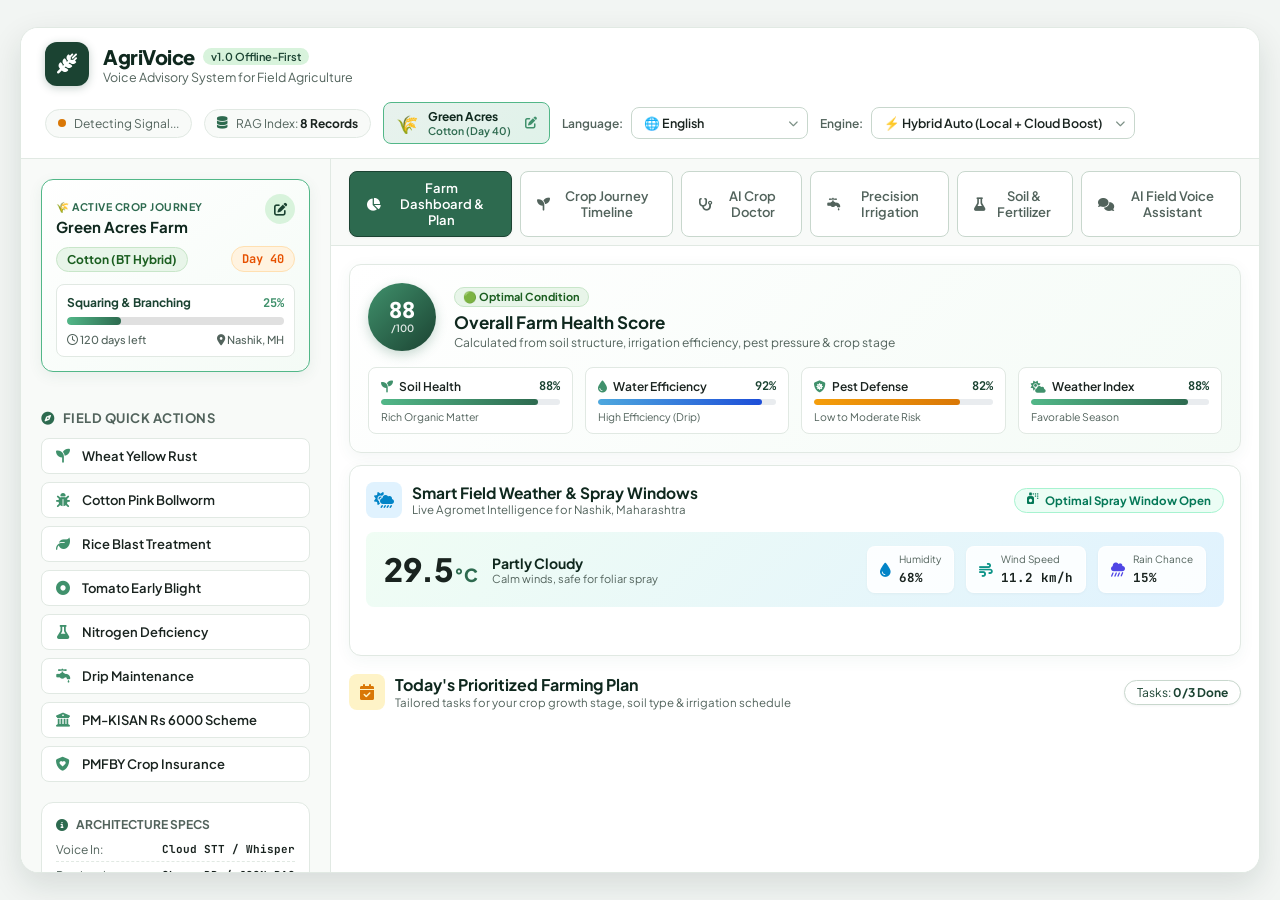
==== commit 0d3edf8c: "Phase 7: Soil Health Card Digitization, STCR Fertilizer Bag Engine & 3-Stage Split Scheduler" ====
--- a/index.html
+++ b/index.html
@@ -191,6 +191,9 @@
                     <button class="nav-tab-btn" id="tabIrrigationBtn" data-view="irrigationView">
                         <i class="fa-solid fa-faucet-drip"></i> <span data-i18n="tab_irrigation">Precision Irrigation</span>
                     </button>
+                    <button class="nav-tab-btn" id="tabSoilBtn" data-view="soilView">
+                        <i class="fa-solid fa-flask"></i> <span data-i18n="tab_soil">Soil & Fertilizer</span>
+                    </button>
                     <button class="nav-tab-btn" id="tabChatBtn" data-view="chatView">
                         <i class="fa-solid fa-comments"></i> <span data-i18n="tab_advisory">AI Field Voice Assistant</span>
                     </button>
@@ -647,8 +650,133 @@
                     </div>
                 </div>
 
-                <!-- 5. Main Conversation & Audio Interface (Tab 5) -->
+                <!-- 5. Soil Health Card & Fertilizer Calculator View (Tab 5) -->
+                <div class="view-panel hidden" id="soilView">
+                    <!-- Soil Input & Presets Console -->
+                    <div class="soil-console-card">
+                        <div class="soil-console-header">
+                            <div class="soil-console-title">
+                                <div class="soil-icon-bubble"><i class="fa-solid fa-flask-vial"></i></div>
+                                <div>
+                                    <h3 data-i18n="soil_title">Soil Health Card & Fertilizer Dosage Calculator</h3>
+                                    <p data-i18n="soil_sub">Scientific N-P-K & Micronutrient calibration based on laboratory Soil Test Crop Response (STCR)</p>
+                                </div>
+                            </div>
+                            <div class="soil-presets-wrap">
+                                <span class="preset-label" data-i18n="lbl_quick_presets">Quick Soil Presets:</span>
+                                <div class="preset-buttons">
+                                    <button type="button" class="btn-soil-preset active" data-preset="standard_black">Black Cotton Soil</button>
+                                    <button type="button" class="btn-soil-preset" data-preset="degraded_sandy">Degraded Sandy</button>
+                                    <button type="button" class="btn-soil-preset" data-preset="rich_alluvial">Rich Alluvial</button>
+                                    <button type="button" class="btn-soil-preset" data-preset="red_loamy">Red Loamy</button>
+                                </div>
+                            </div>
+                        </div>
+
+                        <!-- Soil Test Values Grid -->
+                        <div class="soil-test-grid">
+                            <div class="soil-input-item">
+                                <label>Soil pH (1:2.5)</label>
+                                <input type="number" step="0.1" id="inputSoilPh" class="form-input" value="7.8">
+                                <span class="soil-rating-tag" id="tagPhStatus">Alkaline</span>
+                            </div>
+                            <div class="soil-input-item">
+                                <label>Organic Carbon (%)</label>
+                                <input type="number" step="0.05" id="inputSoilOc" class="form-input" value="0.55">
+                                <span class="soil-rating-tag" id="tagOcStatus">Medium (0.55%)</span>
+                            </div>
+                            <div class="soil-input-item">
+                                <label>Available N (kg/ha)</label>
+                                <input type="number" id="inputSoilN" class="form-input" value="240">
+                                <span class="soil-rating-tag" id="tagNStatus">Medium (240)</span>
+                            </div>
+                            <div class="soil-input-item">
+                                <label>Available P (kg/ha)</label>
+                                <input type="number" id="inputSoilP" class="form-input" value="18">
+                                <span class="soil-rating-tag" id="tagPStatus">Medium (18)</span>
+                            </div>
+                            <div class="soil-input-item">
+                                <label>Available K (kg/ha)</label>
+                                <input type="number" id="inputSoilK" class="form-input" value="320">
+                                <span class="soil-rating-tag" id="tagKStatus">High (320)</span>
+                            </div>
+                            <div class="soil-input-item">
+                                <label>Zinc (Zn ppm)</label>
+                                <input type="number" step="0.05" id="inputSoilZn" class="form-input" value="0.55">
+                                <span class="soil-rating-tag rating-warn" id="tagZnStatus">Deficient (<0.6)</span>
+                            </div>
+                            <div class="soil-input-item">
+                                <label>Boron (B ppm)</label>
+                                <input type="number" step="0.05" id="inputSoilB" class="form-input" value="0.45">
+                                <span class="soil-rating-tag rating-warn" id="tagBStatus">Deficient (<0.5)</span>
+                            </div>
+                        </div>
+
+                        <button type="button" class="btn-calc-fertilizer" id="recalcFertilizerBtn">
+                            <i class="fa-solid fa-calculator"></i> <span data-i18n="btn_recalc_fertilizer">Recalculate Fertilizer Bag Requirements</span>
+                        </button>
+                    </div>
+
+                    <!-- Commercial Fertilizer Bags Prescription Output -->
+                    <div class="fertilizer-prescription-card" id="fertPrescriptionCard">
+                        <!-- Bags Summary Header -->
+                        <div class="fert-bags-summary">
+                            <h4 data-i18n="lbl_total_bags_needed">Total Commercial Bags for Your Farm:</h4>
+                            <div class="bags-grid">
+                                <div class="bag-card bag-urea">
+                                    <div class="bag-icon"><i class="fa-solid fa-box"></i></div>
+                                    <div class="bag-info">
+                                        <span class="bag-name">Neem Coated Urea (45kg)</span>
+                                        <strong class="bag-qty" id="resUreaBags">3.2 Bags</strong>
+                                        <small id="resUreaKg">144 kg total</small>
+                                    </div>
+                                </div>
+                                <div class="bag-card bag-dap">
+                                    <div class="bag-icon"><i class="fa-solid fa-box-open"></i></div>
+                                    <div class="bag-info">
+                                        <span class="bag-name">DAP 18:46:0 (50kg)</span>
+                                        <strong class="bag-qty" id="resDapBags">2.1 Bags</strong>
+                                        <small id="resDapKg">105 kg total</small>
+                                    </div>
+                                </div>
+                                <div class="bag-card bag-mop">
+                                    <div class="bag-icon"><i class="fa-solid fa-cubes-stacked"></i></div>
+                                    <div class="bag-info">
+                                        <span class="bag-name">MOP Potash (50kg)</span>
+                                        <strong class="bag-qty" id="resMopBags">1.6 Bags</strong>
+                                        <small id="resMopKg">80 kg total</small>
+                                    </div>
+                                </div>
+                                <div class="bag-card bag-micro">
+                                    <div class="bag-icon"><i class="fa-solid fa-seedling"></i></div>
+                                    <div class="bag-info">
+                                        <span class="bag-name">Micronutrients & FYM</span>
+                                        <strong class="bag-qty" id="resMicroBags">20 kg Zn + 4 kg B</strong>
+                                        <small id="resFymTonnes">3.0 Tonnes FYM</small>
+                                    </div>
+                                </div>
+                            </div>
+                        </div>
+
+                        <!-- 3-Stage Split Schedule Timeline -->
+                        <div class="fert-split-timeline" id="fertSplitTimeline">
+                            <!-- Dynamic split stages inserted here -->
+                        </div>
+
+                        <!-- Organic Carbon & Soil Health Restoration Advisory -->
+                        <div class="soil-restoration-box">
+                            <div class="restoration-icon"><i class="fa-solid fa-earth-americas"></i></div>
+                            <div>
+                                <strong data-i18n="lbl_soil_advisory_title">Soil Health Restoration Advisory:</strong>
+                                <p id="resSoilAdvisory">Soil pH is 7.8 (Alkaline). Organic carbon is 0.55% (Medium). Applying 3.0 tonnes of well-rotted FYM will enhance microbial activity and nutrient uptake efficiency by 25%.</p>
+                            </div>
+                        </div>
+                    </div>
+                </div>
+
+                <!-- 6. Main Conversation & Audio Interface (Tab 6) -->
                 <div class="view-panel hidden" id="chatView">
+
 
 
 
--- a/style.css
+++ b/style.css
@@ -2765,6 +2765,339 @@
 .soil-card.active .depletion-tag {
     background: #0284c7;
     color: #ffffff;
+}
+
+/* ==========================================================================
+   Phase 7: Soil Health Card & Fertilizer Calculator Styles
+   ========================================================================== */
+
+.soil-console-card {
+    background: #ffffff;
+    border: 1px solid var(--border-light);
+    border-radius: var(--radius-md);
+    margin: 18px 18px 14px 18px;
+    padding: 20px;
+    box-shadow: 0 4px 16px rgba(45, 106, 79, 0.05);
+    display: flex;
+    flex-direction: column;
+    gap: 16px;
+}
+
+.soil-console-header {
+    display: flex;
+    justify-content: space-between;
+    align-items: center;
+    flex-wrap: wrap;
+    gap: 12px;
+}
+
+.soil-console-title {
+    display: flex;
+    align-items: center;
+    gap: 12px;
+}
+
+.soil-icon-bubble {
+    width: 42px;
+    height: 42px;
+    background: #fef3c7;
+    color: #b45309;
+    border-radius: 50%;
+    display: flex;
+    align-items: center;
+    justify-content: center;
+    font-size: 18px;
+}
+
+.soil-console-title h3 {
+    font-size: 16.5px;
+    font-weight: 800;
+    color: var(--primary-950);
+}
+
+.soil-console-title p {
+    font-size: 12px;
+    color: var(--text-muted);
+}
+
+.soil-presets-wrap {
+    display: flex;
+    align-items: center;
+    gap: 10px;
+    flex-wrap: wrap;
+}
+
+.preset-label {
+    font-size: 11.5px;
+    font-weight: 700;
+    color: var(--text-muted);
+}
+
+.preset-buttons {
+    display: flex;
+    gap: 6px;
+    flex-wrap: wrap;
+}
+
+.btn-soil-preset {
+    background: var(--bg-surface-alt);
+    border: 1px solid var(--border-medium);
+    border-radius: 14px;
+    padding: 4px 12px;
+    font-size: 11.5px;
+    font-weight: 600;
+    color: var(--text-main);
+    cursor: pointer;
+    transition: all 0.2s ease;
+}
+
+.btn-soil-preset:hover {
+    border-color: var(--primary-600);
+    color: var(--primary-700);
+}
+
+.btn-soil-preset.active {
+    background: var(--primary-700);
+    border-color: var(--primary-800);
+    color: #ffffff;
+}
+
+.soil-test-grid {
+    display: grid;
+    grid-template-columns: repeat(7, 1fr);
+    gap: 10px;
+}
+
+.soil-input-item {
+    display: flex;
+    flex-direction: column;
+    gap: 4px;
+}
+
+.soil-input-item label {
+    font-size: 11px;
+    font-weight: 600;
+    color: var(--text-muted);
+    white-space: nowrap;
+}
+
+.soil-input-item .form-input {
+    padding: 6px 10px;
+    font-size: 13px;
+    font-weight: 700;
+    font-family: var(--font-mono);
+}
+
+.soil-rating-tag {
+    font-size: 10px;
+    font-weight: 700;
+    color: #16a34a;
+    background: #dcfce7;
+    padding: 2px 6px;
+    border-radius: 4px;
+    text-align: center;
+    white-space: nowrap;
+}
+
+.rating-warn {
+    color: #b45309;
+    background: #fef3c7;
+}
+
+.btn-calc-fertilizer {
+    background: linear-gradient(135deg, var(--primary-700), var(--primary-800));
+    color: #ffffff;
+    border: none;
+    border-radius: var(--radius-sm);
+    padding: 10px;
+    font-size: 13.5px;
+    font-weight: 700;
+    cursor: pointer;
+    display: flex;
+    align-items: center;
+    justify-content: center;
+    gap: 8px;
+    transition: all 0.2s ease;
+}
+
+.btn-calc-fertilizer:hover {
+    transform: translateY(-1px);
+    box-shadow: var(--shadow-md);
+}
+
+/* Fertilizer Prescription Card */
+.fertilizer-prescription-card {
+    background: #ffffff;
+    border: 1px solid var(--border-light);
+    border-radius: var(--radius-md);
+    margin: 0 18px 18px 18px;
+    padding: 20px;
+    box-shadow: 0 4px 16px rgba(45, 106, 79, 0.06);
+    display: flex;
+    flex-direction: column;
+    gap: 18px;
+}
+
+.fert-bags-summary h4 {
+    font-size: 14px;
+    font-weight: 800;
+    color: var(--primary-950);
+    margin-bottom: 10px;
+}
+
+.bags-grid {
+    display: grid;
+    grid-template-columns: repeat(4, 1fr);
+    gap: 12px;
+}
+
+.bag-card {
+    border-radius: var(--radius-sm);
+    padding: 12px 14px;
+    display: flex;
+    align-items: center;
+    gap: 12px;
+}
+
+.bag-urea { background: #eff6ff; border: 1px solid #bfdbfe; }
+.bag-dap { background: #fef3c7; border: 1px solid #fde68a; }
+.bag-mop { background: #fdf2f8; border: 1px solid #fbcfe8; }
+.bag-micro { background: #f0fdf4; border: 1px solid #bbf7d0; }
+
+.bag-icon {
+    font-size: 22px;
+}
+
+.bag-urea .bag-icon { color: #2563eb; }
+.bag-dap .bag-icon { color: #d97706; }
+.bag-mop .bag-icon { color: #db2777; }
+.bag-micro .bag-icon { color: #16a34a; }
+
+.bag-info {
+    display: flex;
+    flex-direction: column;
+}
+
+.bag-name {
+    font-size: 11px;
+    font-weight: 600;
+    color: var(--text-muted);
+}
+
+.bag-qty {
+    font-size: 16px;
+    font-weight: 800;
+    color: #0f172a;
+    font-family: var(--font-mono);
+}
+
+.bag-info small {
+    font-size: 10px;
+    color: var(--text-muted);
+}
+
+/* 3-Stage Split Schedule Timeline */
+.fert-split-timeline {
+    display: flex;
+    flex-direction: column;
+    gap: 12px;
+}
+
+.fert-split-card {
+    background: #fafbfc;
+    border: 1px solid var(--border-light);
+    border-radius: var(--radius-sm);
+    padding: 14px 16px;
+    display: flex;
+    flex-direction: column;
+    gap: 10px;
+}
+
+.fert-split-card:nth-child(1) { border-left: 4px solid #d97706; }
+.fert-split-card:nth-child(2) { border-left: 4px solid #2563eb; }
+.fert-split-card:nth-child(3) { border-left: 4px solid #db2777; }
+
+.split-header {
+    display: flex;
+    justify-content: space-between;
+    align-items: center;
+}
+
+.split-stage-name {
+    font-size: 13.5px;
+    font-weight: 800;
+    color: var(--primary-900);
+}
+
+.split-timing {
+    font-size: 11.5px;
+    color: var(--text-muted);
+}
+
+.split-grid {
+    display: grid;
+    grid-template-columns: repeat(4, 1fr);
+    gap: 10px;
+    background: #ffffff;
+    padding: 10px 12px;
+    border-radius: 6px;
+    border: 1px solid var(--border-light);
+}
+
+.split-bag-item {
+    display: flex;
+    flex-direction: column;
+    font-size: 11.5px;
+}
+
+.split-bag-item span {
+    color: var(--text-muted);
+    font-size: 10.5px;
+}
+
+.split-bag-item strong {
+    color: #0f172a;
+    font-family: var(--font-mono);
+}
+
+.split-app-method {
+    font-size: 11.5px;
+    color: #334155;
+    background: #f1f5f9;
+    padding: 4px 8px;
+    border-radius: 4px;
+    display: flex;
+    align-items: center;
+    gap: 6px;
+}
+
+/* Soil Restoration Box */
+.soil-restoration-box {
+    background: linear-gradient(135deg, #f0fdf4 0%, #dcfce7 100%);
+    border: 1px solid #86efac;
+    border-radius: var(--radius-sm);
+    padding: 14px 16px;
+    display: flex;
+    gap: 12px;
+    align-items: center;
+}
+
+.restoration-icon {
+    font-size: 24px;
+    color: #15803d;
+}
+
+.soil-restoration-box strong {
+    font-size: 13px;
+    color: #14532d;
+    display: block;
+    margin-bottom: 2px;
+}
+
+.soil-restoration-box p {
+    font-size: 12.5px;
+    color: #166534;
+    line-height: 1.35;
 }
 
 /* Responsive */
@@ -2818,10 +3151,20 @@
     .soil-feel-grid {
         grid-template-columns: 1fr 1fr;
     }
-}
-
-
-
-
-
-
+    .soil-test-grid {
+        grid-template-columns: repeat(2, 1fr);
+    }
+    .bags-grid {
+        grid-template-columns: 1fr 1fr;
+    }
+    .split-grid {
+        grid-template-columns: 1fr 1fr;
+    }
+}
+
+
+
+
+
+
+
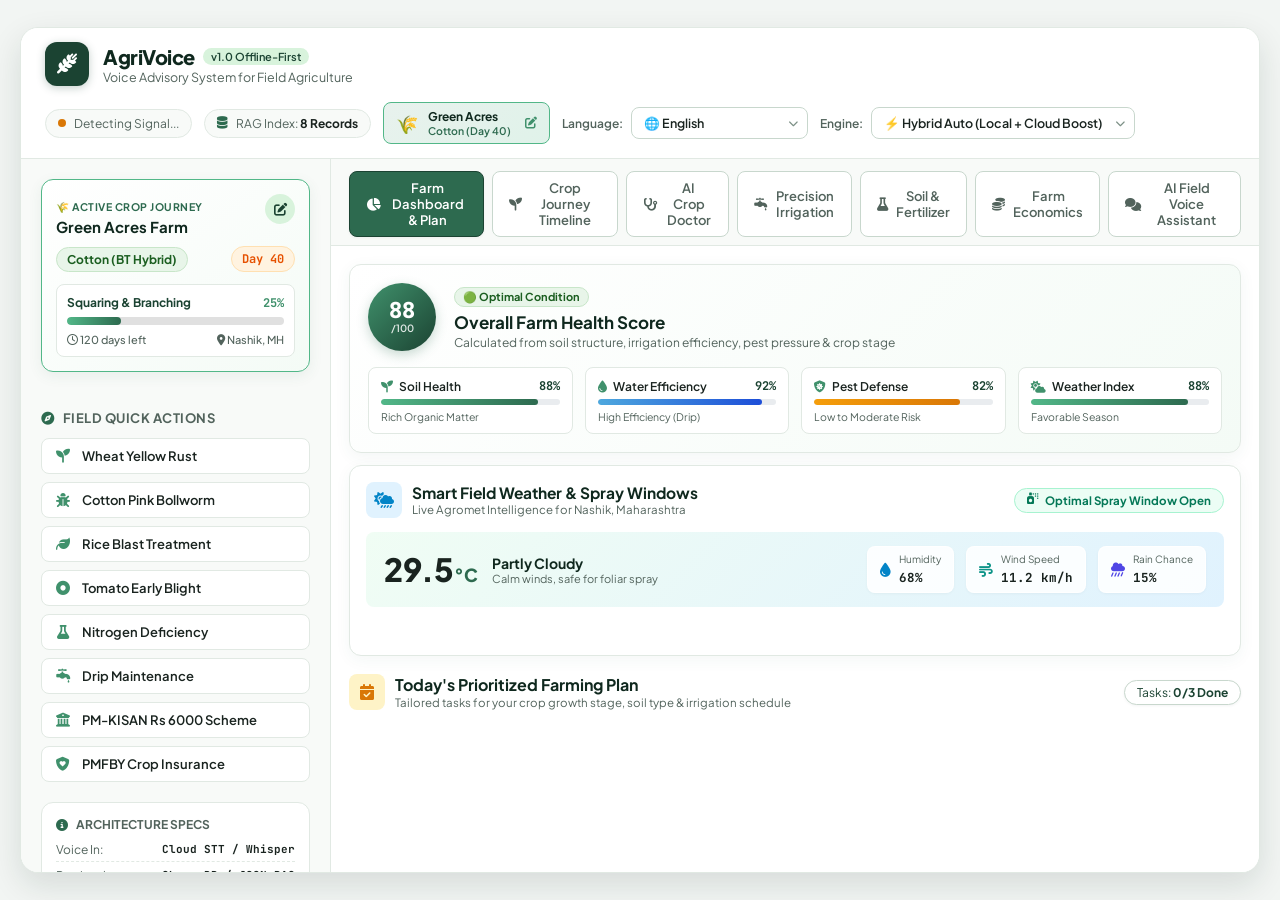
==== commit b9b56704: "Phase 8: Farm Economics, Mandi Live Market Pricing, Cost of Cultivation & ROI Profit Engine" ====
--- a/index.html
+++ b/index.html
@@ -194,6 +194,9 @@
                     <button class="nav-tab-btn" id="tabSoilBtn" data-view="soilView">
                         <i class="fa-solid fa-flask"></i> <span data-i18n="tab_soil">Soil & Fertilizer</span>
                     </button>
+                    <button class="nav-tab-btn" id="tabEconomicsBtn" data-view="economicsView">
+                        <i class="fa-solid fa-coins"></i> <span data-i18n="tab_economics">Farm Economics</span>
+                    </button>
                     <button class="nav-tab-btn" id="tabChatBtn" data-view="chatView">
                         <i class="fa-solid fa-comments"></i> <span data-i18n="tab_advisory">AI Field Voice Assistant</span>
                     </button>
@@ -774,8 +777,94 @@
                     </div>
                 </div>
 
-                <!-- 6. Main Conversation & Audio Interface (Tab 6) -->
+                <!-- 6. Farm Economics & Profit Calculator View (Tab 6) -->
+                <div class="view-panel hidden" id="economicsView">
+                    <!-- Profit Hero Card -->
+                    <div class="economics-hero-card">
+                        <div class="profit-hero-left">
+                            <span class="profit-badge" id="econRoiBadge">+118.4% ROI</span>
+                            <h2 class="profit-amount" id="econNetProfit">₹1,24,600</h2>
+                            <p class="profit-sub" data-i18n="lbl_projected_net_profit">Estimated Net Profit for Your Harvest</p>
+                        </div>
+                        <div class="profit-hero-right">
+                            <div class="hero-stat-pill">
+                                <span data-i18n="lbl_gross_revenue">Gross Revenue:</span>
+                                <strong id="econGrossRevenue">₹2,10,000</strong>
+                            </div>
+                            <div class="hero-stat-pill">
+                                <span data-i18n="lbl_total_input_cost">Total Cost of Cultivation:</span>
+                                <strong id="econTotalCost">₹85,400</strong>
+                            </div>
+                        </div>
+                    </div>
+
+                    <!-- Financial Key Metrics Strip -->
+                    <div class="econ-metrics-grid">
+                        <div class="econ-metric-box">
+                            <span class="econ-m-label" data-i18n="lbl_expected_yield">Expected Yield</span>
+                            <strong class="econ-m-val" id="econYieldVal">24.0 Qtl</strong>
+                            <small id="econYieldSub">12.0 Qtl / Acre</small>
+                        </div>
+                        <div class="econ-metric-box">
+                            <span class="econ-m-label" data-i18n="lbl_mandi_price">Mandi Live Price</span>
+                            <strong class="econ-m-val" id="econMandiPriceVal">₹7,350 / Q</strong>
+                            <small id="econPriceTrend" class="trend-tag">Rising 📈</small>
+                        </div>
+                        <div class="econ-metric-box">
+                            <span class="econ-m-label" data-i18n="lbl_msp_benchmark">Govt. MSP Benchmark</span>
+                            <strong class="econ-m-val" id="econMspVal">₹7,121 / Q</strong>
+                            <small>Guaranteed Base</small>
+                        </div>
+                        <div class="econ-metric-box">
+                            <span class="econ-m-label" data-i18n="lbl_breakeven_price">Break-Even Price</span>
+                            <strong class="econ-m-val" id="econBreakevenVal">₹3,558 / Q</strong>
+                            <small>Min Cost to Recover</small>
+                        </div>
+                    </div>
+
+                    <!-- Market Selling Advisory Box -->
+                    <div class="market-advisory-card">
+                        <div class="market-advisory-header">
+                            <div class="market-icon"><i class="fa-solid fa-bullhorn"></i></div>
+                            <div>
+                                <h4 data-i18n="lbl_market_strategy_title">Smart Mandi Selling Strategy</h4>
+                                <p id="econMarketAdvisory">Current Mandi price of ₹7,350/Q is above government MSP (₹7,121/Q). Price trend is Rising 📈. Recommendation: Strong local market demand. Stagger produce sales in 2 lots over the next 15-20 days.</p>
+                            </div>
+                        </div>
+                    </div>
+
+                    <!-- Interactive Cost Breakdown & Budget Editor -->
+                    <div class="cost-breakdown-card">
+                        <div class="cost-card-header">
+                            <div>
+                                <h4 data-i18n="lbl_cost_breakdown_title">Cost of Cultivation Breakdown</h4>
+                                <p data-i18n="lbl_cost_breakdown_sub">Benchmark estimates based on your crop and acreage (Edit numbers to customize your farm budget)</p>
+                            </div>
+                            <button type="button" class="btn-recalc-econ" id="recalcEconBtn">
+                                <i class="fa-solid fa-rotate"></i> <span data-i18n="btn_recalc_profit">Recalculate Profit</span>
+                            </button>
+                        </div>
+
+                        <div class="cost-table-wrap">
+                            <table class="cost-table">
+                                <thead>
+                                    <tr>
+                                        <th>Expense Category</th>
+                                        <th>Per Acre (₹)</th>
+                                        <th>Total Farm Cost (₹)</th>
+                                    </tr>
+                                </thead>
+                                <tbody id="costTableBody">
+                                    <!-- Dynamic cost rows populated here -->
+                                </tbody>
+                            </table>
+                        </div>
+                    </div>
+                </div>
+
+                <!-- 7. Main Conversation & Audio Interface (Tab 7) -->
                 <div class="view-panel hidden" id="chatView">
+
 
 
 
--- a/style.css
+++ b/style.css
@@ -3098,6 +3098,279 @@
     font-size: 12.5px;
     color: #166534;
     line-height: 1.35;
+}
+
+/* Responsive */
+@media (max-width: 900px) {
+    .app-layout {
+        height: auto;
+        min-height: 96vh;
+    }
+    .main-grid {
+        grid-template-columns: 1fr;
+    }
+    .sidebar {
+        border-right: none;
+        border-bottom: 1px solid var(--border-light);
+    }
+    .form-row {
+        grid-template-columns: 1fr;
+    }
+    .health-breakdown-grid {
+        grid-template-columns: 1fr 1fr;
+    }
+    .current-weather-grid {
+        flex-direction: column;
+        align-items: flex-start;
+    }
+    .forecast-strip {
+        grid-template-columns: repeat(7, 90px);
+    }
+    .journey-timeline-track {
+/* ==========================================================================
+   Phase 8: Farm Economics & Profit Calculator Styles
+   ========================================================================== */
+
+.economics-hero-card {
+    background: linear-gradient(135deg, #064e3b 0%, #047857 60%, #059669 100%);
+    border-radius: var(--radius-md);
+    margin: 18px 18px 14px 18px;
+    padding: 24px 28px;
+    color: #ffffff;
+    box-shadow: 0 6px 20px rgba(6, 78, 59, 0.2);
+    display: flex;
+    justify-content: space-between;
+    align-items: center;
+    flex-wrap: wrap;
+    gap: 20px;
+}
+
+.profit-hero-left {
+    display: flex;
+    flex-direction: column;
+    gap: 4px;
+}
+
+.profit-badge {
+    background: #34d399;
+    color: #064e3b;
+    font-size: 12px;
+    font-weight: 800;
+    padding: 4px 10px;
+    border-radius: 12px;
+    align-self: flex-start;
+    font-family: var(--font-mono);
+}
+
+.profit-amount {
+    font-size: 38px;
+    font-weight: 900;
+    letter-spacing: -0.5px;
+    color: #ffffff;
+    font-family: var(--font-mono);
+}
+
+.profit-sub {
+    font-size: 13px;
+    color: #a7f3d0;
+    font-weight: 500;
+}
+
+.profit-hero-right {
+    display: flex;
+    flex-direction: column;
+    gap: 10px;
+}
+
+.hero-stat-pill {
+    background: rgba(255, 255, 255, 0.15);
+    backdrop-filter: blur(8px);
+    border: 1px solid rgba(255, 255, 255, 0.25);
+    border-radius: 8px;
+    padding: 8px 16px;
+    display: flex;
+    justify-content: space-between;
+    align-items: center;
+    gap: 20px;
+    font-size: 12.5px;
+}
+
+.hero-stat-pill strong {
+    font-size: 14px;
+    font-family: var(--font-mono);
+    color: #ffffff;
+}
+
+/* Economics Metrics Grid */
+.econ-metrics-grid {
+    display: grid;
+    grid-template-columns: repeat(4, 1fr);
+    gap: 12px;
+    margin: 0 18px 14px 18px;
+}
+
+.econ-metric-box {
+    background: #ffffff;
+    border: 1px solid var(--border-light);
+    border-radius: var(--radius-sm);
+    padding: 14px 16px;
+    display: flex;
+    flex-direction: column;
+    gap: 4px;
+    box-shadow: 0 2px 8px rgba(0,0,0,0.03);
+}
+
+.econ-m-label {
+    font-size: 11.5px;
+    font-weight: 600;
+    color: var(--text-muted);
+}
+
+.econ-m-val {
+    font-size: 18px;
+    font-weight: 800;
+    color: var(--text-main);
+    font-family: var(--font-mono);
+}
+
+.econ-metric-box small {
+    font-size: 11px;
+    color: var(--text-muted);
+}
+
+.trend-tag {
+    color: #059669;
+    font-weight: 700;
+}
+
+/* Market Advisory Card */
+.market-advisory-card {
+    background: #fffbeb;
+    border: 1px solid #fde68a;
+    border-radius: var(--radius-md);
+    margin: 0 18px 14px 18px;
+    padding: 16px 20px;
+}
+
+.market-advisory-header {
+    display: flex;
+    gap: 14px;
+    align-items: center;
+}
+
+.market-icon {
+    width: 40px;
+    height: 40px;
+    background: #f59e0b;
+    color: #ffffff;
+    border-radius: 50%;
+    display: flex;
+    align-items: center;
+    justify-content: center;
+    font-size: 16px;
+    flex-shrink: 0;
+}
+
+.market-advisory-header h4 {
+    font-size: 13.5px;
+    font-weight: 800;
+    color: #92400e;
+    margin-bottom: 2px;
+}
+
+.market-advisory-header p {
+    font-size: 12.5px;
+    color: #78350f;
+    line-height: 1.35;
+}
+
+/* Cost Breakdown Card */
+.cost-breakdown-card {
+    background: #ffffff;
+    border: 1px solid var(--border-light);
+    border-radius: var(--radius-md);
+    margin: 0 18px 18px 18px;
+    padding: 20px;
+    box-shadow: 0 4px 16px rgba(45, 106, 79, 0.05);
+    display: flex;
+    flex-direction: column;
+    gap: 16px;
+}
+
+.cost-card-header {
+    display: flex;
+    justify-content: space-between;
+    align-items: center;
+    flex-wrap: wrap;
+    gap: 10px;
+}
+
+.cost-card-header h4 {
+    font-size: 15px;
+    font-weight: 800;
+    color: var(--primary-950);
+}
+
+.cost-card-header p {
+    font-size: 12px;
+    color: var(--text-muted);
+}
+
+.btn-recalc-econ {
+    background: var(--primary-700);
+    color: #ffffff;
+    border: none;
+    border-radius: var(--radius-sm);
+    padding: 6px 14px;
+    font-size: 12.5px;
+    font-weight: 700;
+    cursor: pointer;
+    display: flex;
+    align-items: center;
+    gap: 6px;
+    transition: all 0.2s ease;
+}
+
+.btn-recalc-econ:hover {
+    background: var(--primary-800);
+}
+
+.cost-table-wrap {
+    overflow-x: auto;
+}
+
+.cost-table {
+    width: 100%;
+    border-collapse: collapse;
+    font-size: 12.5px;
+}
+
+.cost-table th {
+    background: #f8fafc;
+    color: #475569;
+    font-weight: 700;
+    padding: 10px 14px;
+    text-align: left;
+    border-bottom: 1px solid var(--border-light);
+}
+
+.cost-table td {
+    padding: 10px 14px;
+    border-bottom: 1px solid #f1f5f9;
+    vertical-align: middle;
+}
+
+.cost-table tr:hover {
+    background: #f8fafc;
+}
+
+.cost-input-per-acre {
+    width: 110px;
+    padding: 4px 8px;
+    font-size: 13px;
+    font-family: var(--font-mono);
+    border: 1px solid var(--border-medium);
+    border-radius: 4px;
 }
 
 /* Responsive */
@@ -3160,11 +3433,22 @@
     .split-grid {
         grid-template-columns: 1fr 1fr;
     }
-}
-
-
-
-
-
-
-
+    .econ-metrics-grid {
+        grid-template-columns: 1fr 1fr;
+    }
+    .economics-hero-card {
+        flex-direction: column;
+        align-items: flex-start;
+    }
+    .profit-hero-right {
+        width: 100%;
+    }
+}
+
+
+
+
+
+
+
+
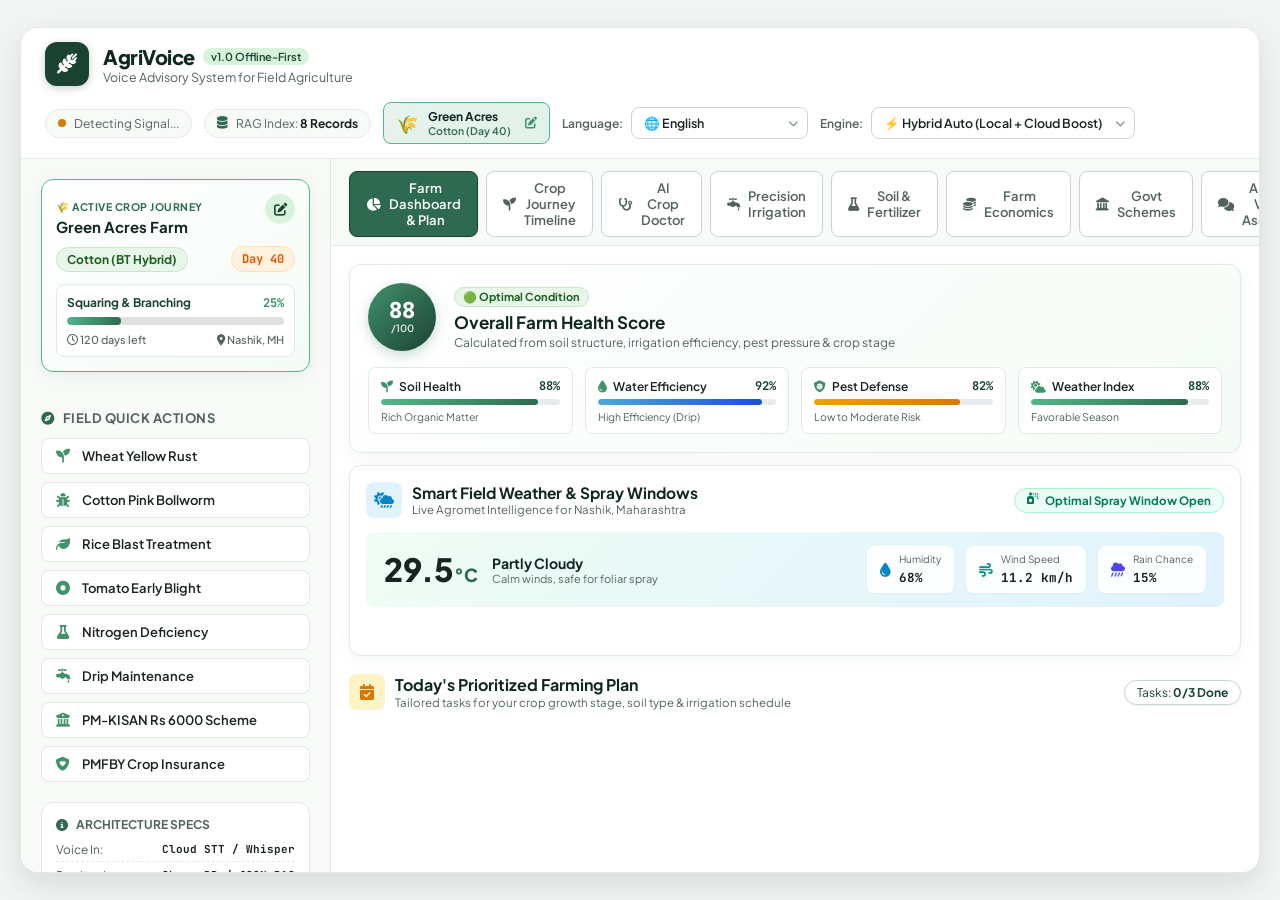
==== commit 9596d21d: "Phase 9: Government Scheme Matching & Application Assistant with Document Checklist & Portal Links" ====
--- a/index.html
+++ b/index.html
@@ -197,6 +197,9 @@
                     <button class="nav-tab-btn" id="tabEconomicsBtn" data-view="economicsView">
                         <i class="fa-solid fa-coins"></i> <span data-i18n="tab_economics">Farm Economics</span>
                     </button>
+                    <button class="nav-tab-btn" id="tabSchemesBtn" data-view="schemesView">
+                        <i class="fa-solid fa-landmark"></i> <span data-i18n="tab_schemes">Govt Schemes</span>
+                    </button>
                     <button class="nav-tab-btn" id="tabChatBtn" data-view="chatView">
                         <i class="fa-solid fa-comments"></i> <span data-i18n="tab_advisory">AI Field Voice Assistant</span>
                     </button>
@@ -862,8 +865,36 @@
                     </div>
                 </div>
 
-                <!-- 7. Main Conversation & Audio Interface (Tab 7) -->
+                <!-- 7. Government Schemes & Subsidy Assistant View (Tab 7) -->
+                <div class="view-panel hidden" id="schemesView">
+                    <!-- Schemes Hero Summary Card -->
+                    <div class="schemes-hero-card">
+                        <div class="schemes-hero-left">
+                            <span class="schemes-badge" id="schemesCategoryBadge">Small Farmer (1-2 Hectares)</span>
+                            <h2 class="schemes-amount" id="schemesTotalBenefit">₹2,72,500+</h2>
+                            <p class="schemes-sub" data-i18n="lbl_total_subsidy_potential">Total Potential Government Subsidies & Benefits</p>
+                        </div>
+                        <div class="schemes-hero-right">
+                            <div class="scheme-stat-pill">
+                                <span data-i18n="lbl_eligible_schemes_count">Eligible Schemes:</span>
+                                <strong id="schemesMatchedCount">6 Schemes Active</strong>
+                            </div>
+                            <div class="scheme-stat-pill">
+                                <span data-i18n="lbl_dbt_status">DBT Mode:</span>
+                                <strong>Direct Bank Transfer</strong>
+                            </div>
+                        </div>
+                    </div>
+
+                    <!-- Schemes Container Grid -->
+                    <div class="schemes-cards-container" id="schemesCardsContainer">
+                        <!-- Dynamic scheme cards injected here -->
+                    </div>
+                </div>
+
+                <!-- 8. Main Conversation & Audio Interface (Tab 8) -->
                 <div class="view-panel hidden" id="chatView">
+
 
 
 
--- a/style.css
+++ b/style.css
@@ -3427,6 +3427,261 @@
     .soil-test-grid {
         grid-template-columns: repeat(2, 1fr);
     }
+/* ==========================================================================
+   Phase 9: Government Scheme Matching Assistant Styles
+   ========================================================================== */
+
+.schemes-hero-card {
+    background: linear-gradient(135deg, #1e3a8a 0%, #1e40af 50%, #3b82f6 100%);
+    border-radius: var(--radius-md);
+    margin: 18px 18px 14px 18px;
+    padding: 24px 28px;
+    color: #ffffff;
+    box-shadow: 0 6px 20px rgba(30, 58, 138, 0.25);
+    display: flex;
+    justify-content: space-between;
+    align-items: center;
+    flex-wrap: wrap;
+    gap: 20px;
+}
+
+.schemes-hero-left {
+    display: flex;
+    flex-direction: column;
+    gap: 4px;
+}
+
+.schemes-badge {
+    background: #93c5fd;
+    color: #1e3a8a;
+    font-size: 12px;
+    font-weight: 800;
+    padding: 4px 12px;
+    border-radius: 12px;
+    align-self: flex-start;
+}
+
+.schemes-amount {
+    font-size: 38px;
+    font-weight: 900;
+    letter-spacing: -0.5px;
+    color: #ffffff;
+    font-family: var(--font-mono);
+}
+
+.schemes-sub {
+    font-size: 13px;
+    color: #bfdbfe;
+    font-weight: 500;
+}
+
+.schemes-hero-right {
+    display: flex;
+    flex-direction: column;
+    gap: 10px;
+}
+
+.scheme-stat-pill {
+    background: rgba(255, 255, 255, 0.18);
+    backdrop-filter: blur(8px);
+    border: 1px solid rgba(255, 255, 255, 0.28);
+    border-radius: 8px;
+    padding: 8px 16px;
+    display: flex;
+    justify-content: space-between;
+    align-items: center;
+    gap: 20px;
+    font-size: 12.5px;
+}
+
+.scheme-stat-pill strong {
+    font-size: 13.5px;
+    color: #ffffff;
+}
+
+/* Schemes Cards Container */
+.schemes-cards-container {
+    display: flex;
+    flex-direction: column;
+    gap: 16px;
+    margin: 0 18px 18px 18px;
+}
+
+.scheme-card-item {
+    background: #ffffff;
+    border: 1px solid var(--border-light);
+    border-radius: var(--radius-md);
+    padding: 20px;
+    box-shadow: 0 3px 12px rgba(0,0,0,0.04);
+    display: flex;
+    flex-direction: column;
+    gap: 14px;
+    transition: all 0.2s ease;
+}
+
+.scheme-card-item:hover {
+    border-color: #3b82f6;
+    box-shadow: 0 6px 18px rgba(59, 130, 246, 0.08);
+}
+
+.scheme-header {
+    display: flex;
+    justify-content: space-between;
+    align-items: flex-start;
+    flex-wrap: wrap;
+    gap: 12px;
+}
+
+.scheme-title-box h4 {
+    font-size: 16px;
+    font-weight: 800;
+    color: var(--primary-950);
+}
+
+.scheme-ministry {
+    font-size: 11.5px;
+    color: var(--text-muted);
+}
+
+.scheme-status-badge {
+    font-size: 11.5px;
+    font-weight: 700;
+    background: #dcfce7;
+    color: #166534;
+    padding: 4px 10px;
+    border-radius: 12px;
+}
+
+.scheme-benefit-box {
+    background: #eff6ff;
+    border-left: 4px solid #3b82f6;
+    padding: 10px 14px;
+    border-radius: 4px;
+    font-size: 13px;
+    color: #1e40af;
+    line-height: 1.4;
+}
+
+.scheme-content-grid {
+    display: grid;
+    grid-template-columns: 1fr 1fr;
+    gap: 16px;
+}
+
+.scheme-box-inner {
+    background: #f8fafc;
+    border: 1px solid #e2e8f0;
+    border-radius: var(--radius-sm);
+    padding: 12px 14px;
+}
+
+.scheme-box-inner h5 {
+    font-size: 12px;
+    font-weight: 800;
+    color: #334155;
+    margin-bottom: 8px;
+    display: flex;
+    align-items: center;
+    gap: 6px;
+}
+
+.scheme-box-inner ul, .scheme-box-inner ol {
+    margin: 0;
+    padding-left: 18px;
+    font-size: 12px;
+    color: #475569;
+    line-height: 1.5;
+}
+
+.scheme-card-footer {
+    display: flex;
+    justify-content: space-between;
+    align-items: center;
+    flex-wrap: wrap;
+    gap: 10px;
+    padding-top: 10px;
+    border-top: 1px solid #f1f5f9;
+}
+
+.scheme-est-val {
+    font-size: 13px;
+    color: #1e3a8a;
+    font-weight: 700;
+}
+
+.btn-apply-portal {
+    background: #2563eb;
+    color: #ffffff;
+    text-decoration: none;
+    font-size: 12.5px;
+    font-weight: 700;
+    padding: 8px 16px;
+    border-radius: var(--radius-sm);
+    display: inline-flex;
+    align-items: center;
+    gap: 6px;
+    transition: all 0.2s ease;
+}
+
+.btn-apply-portal:hover {
+    background: #1d4ed8;
+    transform: translateY(-1px);
+}
+
+/* Responsive */
+@media (max-width: 900px) {
+    .app-layout {
+        height: auto;
+        min-height: 96vh;
+    }
+    .main-grid {
+        grid-template-columns: 1fr;
+    }
+    .sidebar {
+        border-right: none;
+        border-bottom: 1px solid var(--border-light);
+    }
+    .form-row {
+        grid-template-columns: 1fr;
+    }
+    .health-breakdown-grid {
+        grid-template-columns: 1fr 1fr;
+    }
+    .current-weather-grid {
+        flex-direction: column;
+        align-items: flex-start;
+    }
+    .forecast-strip {
+        grid-template-columns: repeat(7, 90px);
+    }
+    .journey-timeline-track {
+        justify-content: flex-start;
+    }
+    .dossier-grid {
+        grid-template-columns: 1fr;
+    }
+    .dossier-footer-grid {
+        grid-template-columns: 1fr;
+    }
+    .doctor-input-grid {
+        grid-template-columns: 1fr;
+    }
+    .treatment-grid {
+        grid-template-columns: 1fr;
+    }
+    .irrigation-hero-top {
+        flex-direction: column;
+        align-items: flex-start;
+    }
+    .irrigation-metrics-grid {
+        grid-template-columns: 1fr 1fr;
+    }
+    .soil-feel-grid {
+        grid-template-columns: 1fr 1fr;
+    }
+    .soil-test-grid {
+        grid-template-columns: repeat(2, 1fr);
+    }
     .bags-grid {
         grid-template-columns: 1fr 1fr;
     }
@@ -3443,12 +3698,23 @@
     .profit-hero-right {
         width: 100%;
     }
-}
-
-
-
-
-
-
-
-
+    .scheme-content-grid {
+        grid-template-columns: 1fr;
+    }
+    .schemes-hero-card {
+        flex-direction: column;
+        align-items: flex-start;
+    }
+    .schemes-hero-right {
+        width: 100%;
+    }
+}
+
+
+
+
+
+
+
+
+
